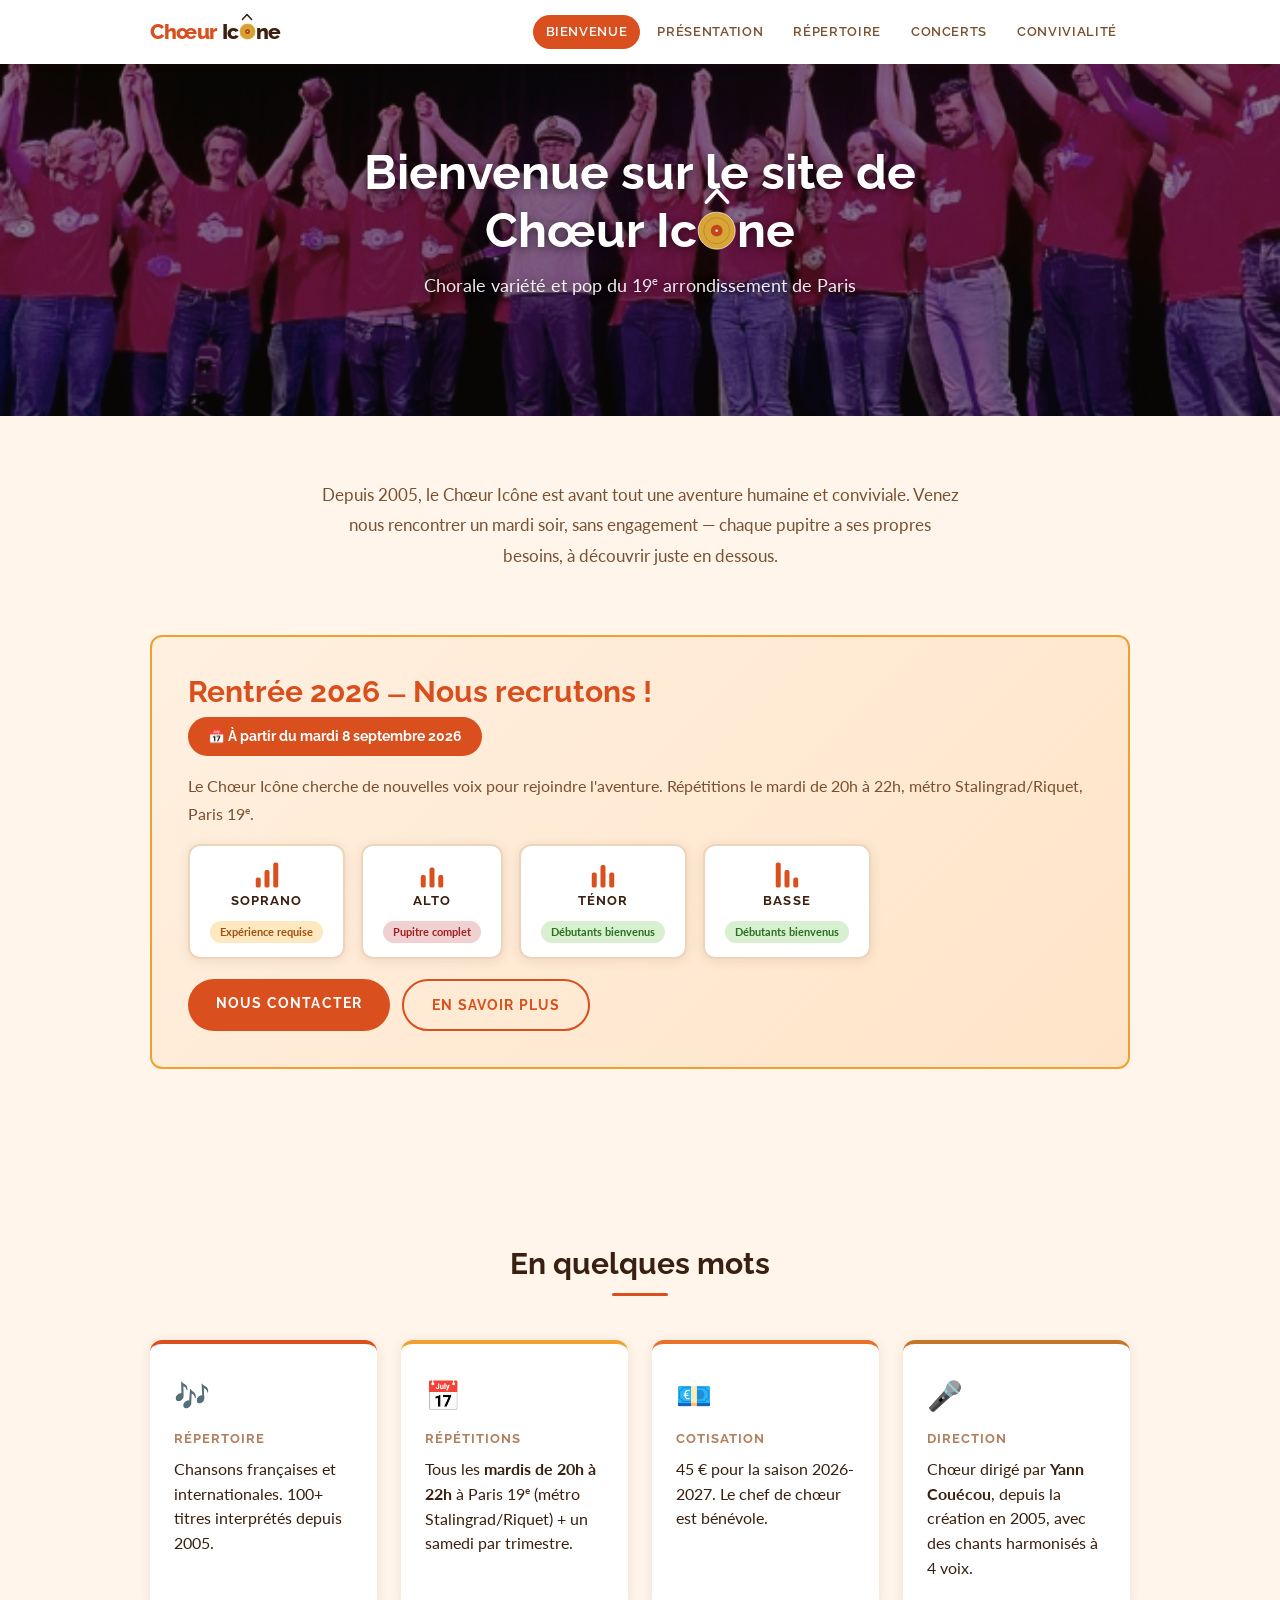
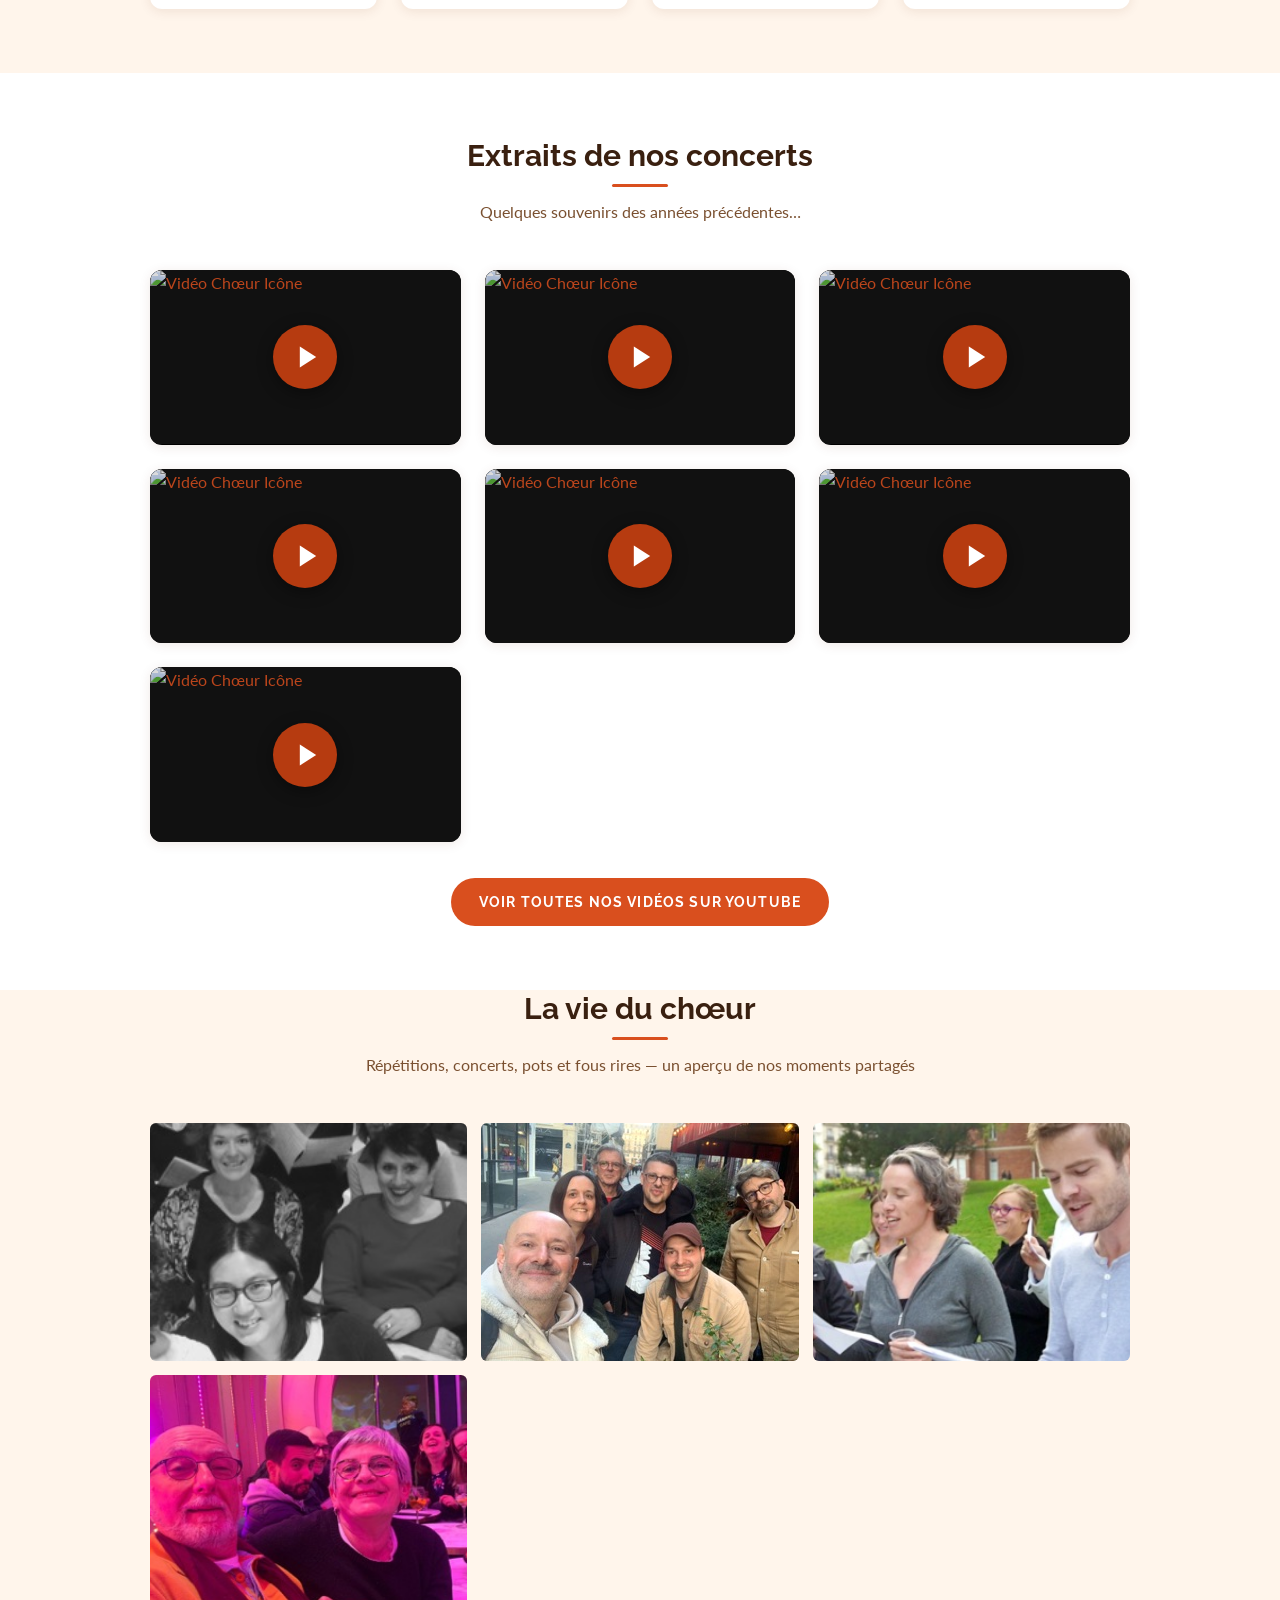
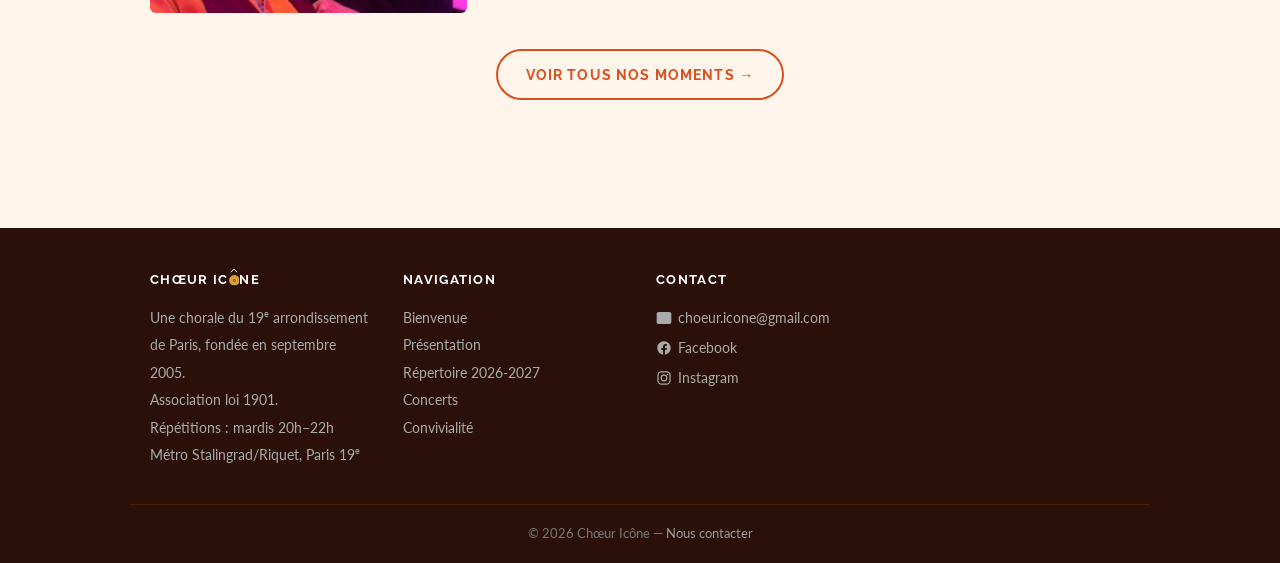
==== Icone/index.html @ 093c195f "ajout Répertoire et Bienvenue" ====
<!DOCTYPE html>
<html lang="fr">
<head>
  <meta charset="UTF-8">
  <meta name="viewport" content="width=device-width, initial-scale=1.0">
  <title>Chœur Icône — Chorale de variété et pop française et internationale à Paris, 19e arrondissement</title>
  <meta name="description" content="Le Chœur Icône est une chorale de variété et pop française et internationale parisienne du 19e arrondissement. Répertoire français et international, répétitions le mardi soir.">
  <meta name="keywords" content="chorale, chorale Paris, chorale variété, chorale pop, chorale variété et pop française et internationale, chœur amateur, chorale 19e arrondissement">
  <link rel="icon" type="image/svg+xml" href="media/favicon-icone.svg">
  <meta property="og:type" content="website">
  <meta property="og:title" content="Chœur Icône — Chorale de variété et pop française et internationale à Paris, 19e arrondissement">
  <meta property="og:description" content="Le Chœur Icône est une chorale de variété et pop française et internationale parisienne du 19e arrondissement. Répertoire français et international, répétitions le mardi soir.">
  <meta property="og:image" content="media/bienvenue/Accueil.jpg">
  <meta name="twitter:card" content="summary_large_image">
  <meta name="twitter:title" content="Chœur Icône — Chorale de variété et pop française et internationale à Paris, 19e arrondissement">
  <meta name="twitter:description" content="Le Chœur Icône est une chorale de variété et pop française et internationale parisienne du 19e arrondissement. Répertoire français et international, répétitions le mardi soir.">
  <meta name="twitter:image" content="media/bienvenue/Accueil.jpg">
  <script type="application/ld+json">
  {
    "@context": "https://schema.org",
    "@type": "PerformingGroup",
    "name": "Chœur Icône",
    "genre": "Chorale de variété et pop française et internationale",
    "foundingDate": "2005-09",
    "description": "Chorale de variété et pop française et internationale parisienne fondée en 2005. Répertoire de chansons françaises et internationales, répétitions le mardi soir dans le 19e arrondissement de Paris.",
    "address": {
      "@type": "PostalAddress",
      "addressLocality": "Paris",
      "addressRegion": "Île-de-France",
      "addressCountry": "FR"
    },
    "email": "choeur.icone@gmail.com",
    "sameAs": [
      "https://www.facebook.com/choeur.icone",
      "https://www.instagram.com/choeur_icone"
    ]
  }
  </script>
  <link rel="stylesheet" href="style.css">
</head>
<body>

<header class="site-header">
  <nav class="nav-inner">
    <a href="index.html" class="site-logo">Chœur<span> Ic<span class="icone-mark" aria-hidden="true"><svg class="im-accent" viewBox="0 0 60 40"><path d="M6 34 L30 8 L54 34" fill="none" stroke="currentColor" stroke-width="8" stroke-linecap="round" stroke-linejoin="round"/></svg><svg class="im-disc" viewBox="0 0 100 100"><circle cx="50" cy="50" r="47" fill="#D9A536" stroke="#fff" stroke-width="2" stroke-opacity=".85"/><circle cx="50" cy="50" r="33" fill="none" stroke="#8B5E15" stroke-width="2" opacity=".45"/><circle cx="50" cy="50" r="15" fill="#C1461C"/><circle cx="50" cy="50" r="3" fill="#fff"/></svg></span>ne</span></a>
    <button class="nav-toggle" aria-label="Ouvrir le menu" onclick="toggleMenu(this)">
      <span></span><span></span><span></span>
    </button>
    <ul class="nav-links" id="navLinks">
      <li><a href="index.html" class="active">Bienvenue</a></li>
      <li><a href="presentation.html">Présentation</a></li>
      <li><a href="repertoire.html">Répertoire</a></li>
      <li><a href="concerts.html">Concerts</a></li>
      <li><a href="convivialite.html">Convivialité</a></li>
    </ul>
  </nav>
</header>

<main>

  <!-- ── Hero ── -->
  <section class="home-hero">
    <h1>Bienvenue sur le site de<br>Chœur Ic<span class="icone-mark" aria-hidden="true"><svg class="im-accent" viewBox="0 0 60 40"><path d="M6 34 L30 8 L54 34" fill="none" stroke="currentColor" stroke-width="8" stroke-linecap="round" stroke-linejoin="round"/></svg><svg class="im-disc" viewBox="0 0 100 100"><circle cx="50" cy="50" r="47" fill="#D9A536" stroke="#fff" stroke-width="2" stroke-opacity=".85"/><circle cx="50" cy="50" r="33" fill="none" stroke="#8B5E15" stroke-width="2" opacity=".45"/><circle cx="50" cy="50" r="15" fill="#C1461C"/><circle cx="50" cy="50" r="3" fill="#fff"/></svg></span>ne</h1>
    <p class="subtitle">Chorale variété et pop du 19<sup>e</sup> arrondissement de Paris</p>
  </section>

  <!-- ── Mot d'accueil ── -->
  <section class="section" style="padding-bottom:0;">
    <div class="container">
      <p class="welcome-note">Depuis 2005, le Chœur Icône est avant tout une aventure humaine et conviviale. Venez nous rencontrer un mardi soir, sans engagement — chaque pupitre a ses propres besoins, à découvrir juste en dessous.</p>
    </div>
  </section>

  <!-- ── Recrutement ── -->
  <section class="section">
    <div class="container">
      <div class="recruit-banner">
        <div>
          <h2>Rentrée 2026 <span class="title-dash">—</span> Nous recrutons&nbsp;!</h2>
          <div class="recruit-date">
            📅 À partir du mardi 8 septembre 2026
          </div>
          <p>
            Le Chœur Icône cherche de nouvelles voix pour rejoindre l'aventure.
            Répétitions le mardi de 20h à 22h, métro Stalingrad/Riquet, Paris 19<sup>e</sup>.
          </p>
          <div class="voices-cards">
            <div class="voice-pill">
              <div class="vp-letter"><svg viewBox="0 0 24 24" aria-hidden="true"><rect x="3" y="14" width="4" height="8" rx="1.5"/><rect x="10" y="8" width="4" height="14" rx="1.5"/><rect x="17" y="2" width="4" height="20" rx="1.5"/></svg></div>
              <div class="vp-name">Soprano</div>
              <span class="vp-badge vp-exp">Expérience requise</span>
            </div>
            <div class="voice-pill">
              <div class="vp-letter"><svg viewBox="0 0 24 24" aria-hidden="true"><rect x="3" y="12" width="4" height="10" rx="1.5"/><rect x="10" y="6" width="4" height="16" rx="1.5"/><rect x="17" y="12" width="4" height="10" rx="1.5"/></svg></div>
              <div class="vp-name">Alto</div>
              <span class="vp-badge vp-full">Pupitre complet</span>
            </div>
            <div class="voice-pill">
              <div class="vp-letter"><svg viewBox="0 0 24 24" aria-hidden="true"><rect x="3" y="10" width="4" height="12" rx="1.5"/><rect x="10" y="4" width="4" height="18" rx="1.5"/><rect x="17" y="10" width="4" height="12" rx="1.5"/></svg></div>
              <div class="vp-name">Ténor</div>
              <span class="vp-badge vp-ok">Débutants bienvenus</span>
            </div>
            <div class="voice-pill">
              <div class="vp-letter"><svg viewBox="0 0 24 24" aria-hidden="true"><rect x="3" y="2" width="4" height="20" rx="1.5"/><rect x="10" y="8" width="4" height="14" rx="1.5"/><rect x="17" y="14" width="4" height="8" rx="1.5"/></svg></div>
              <div class="vp-name">Basse</div>
              <span class="vp-badge vp-ok">Débutants bienvenus</span>
            </div>
          </div>
          <div style="margin-top:20px; display:flex; gap:12px; flex-wrap:wrap;">
            <a href="mailto:choeur.icone@gmail.com" class="btn btn-primary">Nous contacter</a>
            <a href="presentation.html" class="btn btn-outline">En savoir plus</a>
          </div>
        </div>
      </div>
    </div>
  </section>

  <!-- ── Info rapide ── -->
  <section class="section">
    <div class="container">
      <div class="section-title"><h2>En quelques mots</h2></div>
      <div class="info-grid">
        <div class="info-card">
          <div class="ic-icon">🎶</div>
          <h3>Répertoire</h3>
          <p>Chansons françaises et internationales. 100+ titres interprétés depuis 2005.</p>
        </div>
        <div class="info-card">
          <div class="ic-icon">📅</div>
          <h3>Répétitions</h3>
          <p>Tous les <strong>mardis de 20h à 22h</strong> à Paris 19<sup>e</sup> (métro Stalingrad/Riquet) + un samedi par trimestre.</p>
        </div>
        <div class="info-card">
          <div class="ic-icon">💶</div>
          <h3>Cotisation</h3>
          <p>45 € pour la saison 2026-2027. Le chef de chœur est bénévole.</p>
        </div>
        <div class="info-card">
          <div class="ic-icon">🎤</div>
          <h3>Direction</h3>
          <p>Chœur dirigé par <strong>Yann Couécou</strong>, depuis la création en 2005, avec des chants harmonisés à 4 voix.</p>
        </div>
      </div>
    </div>
  </section>

  <!-- ── Vidéos ── -->
  <section class="section videos-section">
    <div class="container">
      <div class="section-title">
        <h2>Extraits de nos concerts</h2>
        <p>Quelques souvenirs des années précédentes…</p>
      </div>
      <div class="videos-grid">
                <div class="video-card"><a class="yt-thumb" href="https://youtu.be/jkbZrITTfz8" target="_blank" rel="noopener"><img src="https://img.youtube.com/vi/jkbZrITTfz8/hqdefault.jpg" alt="Vidéo Chœur Icône" loading="lazy"><div class="yt-play"><svg viewBox="0 0 24 24"><polygon points="5,3 19,12 5,21"/></svg></div></a></div>
                <div class="video-card"><a class="yt-thumb" href="https://youtu.be/ThNOUtQCadc" target="_blank" rel="noopener"><img src="https://img.youtube.com/vi/ThNOUtQCadc/hqdefault.jpg" alt="Vidéo Chœur Icône" loading="lazy"><div class="yt-play"><svg viewBox="0 0 24 24"><polygon points="5,3 19,12 5,21"/></svg></div></a></div>
                <div class="video-card"><a class="yt-thumb" href="https://www.youtube.com/watch?v=R2TCXdSORWU" target="_blank" rel="noopener"><img src="https://img.youtube.com/vi/R2TCXdSORWU/hqdefault.jpg" alt="Vidéo Chœur Icône" loading="lazy"><div class="yt-play"><svg viewBox="0 0 24 24"><polygon points="5,3 19,12 5,21"/></svg></div></a></div>
                <div class="video-card"><a class="yt-thumb" href="https://www.youtube.com/watch?v=xP069ek9y64" target="_blank" rel="noopener"><img src="https://img.youtube.com/vi/xP069ek9y64/hqdefault.jpg" alt="Vidéo Chœur Icône" loading="lazy"><div class="yt-play"><svg viewBox="0 0 24 24"><polygon points="5,3 19,12 5,21"/></svg></div></a></div>
                <div class="video-card"><a class="yt-thumb" href="https://www.youtube.com/watch?v=Ks94IlJLULU" target="_blank" rel="noopener"><img src="https://img.youtube.com/vi/Ks94IlJLULU/hqdefault.jpg" alt="Vidéo Chœur Icône" loading="lazy"><div class="yt-play"><svg viewBox="0 0 24 24"><polygon points="5,3 19,12 5,21"/></svg></div></a></div>
                <div class="video-card"><a class="yt-thumb" href="https://www.youtube.com/watch?v=s51xKk6wfTs" target="_blank" rel="noopener"><img src="https://img.youtube.com/vi/s51xKk6wfTs/hqdefault.jpg" alt="Vidéo Chœur Icône" loading="lazy"><div class="yt-play"><svg viewBox="0 0 24 24"><polygon points="5,3 19,12 5,21"/></svg></div></a></div>
                <div class="video-card"><a class="yt-thumb" href="https://www.youtube.com/watch?v=pwwQCHZayWg" target="_blank" rel="noopener"><img src="https://img.youtube.com/vi/pwwQCHZayWg/hqdefault.jpg" alt="Vidéo Chœur Icône" loading="lazy"><div class="yt-play"><svg viewBox="0 0 24 24"><polygon points="5,3 19,12 5,21"/></svg></div></a></div>
      </div>
      <div class="videos-footer">
        <a href="https://www.youtube.com/user/ChoeurIcone/videos" target="_blank" rel="noopener" class="btn btn-primary">
          Voir toutes nos vidéos sur YouTube
        </a>
      </div>
    </div>
  </section>

  <!-- ── Aperçu convivialité ── -->
  <section class="section" style="padding-top:0;">
    <div class="container">
      <div class="section-title">
        <h2>La vie du chœur</h2>
        <p>Répétitions, concerts, pots et fous rires — un aperçu de nos moments partagés</p>
      </div>
      <div class="gallery-grid">
        <a class="gallery-item" href="convivialite.html"><img src="media/convivialite/P1020850.jpg" alt="Chœur Icône" loading="lazy"><div class="overlay"><span class="gallery-caption">Chœur Icône</span></div></a>
        <a class="gallery-item" href="convivialite.html"><img src="media/convivialite/WhatsApp%20Image%202025-03-08%20at%2018.15.17.jpg" alt="Moment convivial 2025" loading="lazy"><div class="overlay"><span class="gallery-caption">Moment convivial 2025</span></div></a>
        <a class="gallery-item" href="convivialite.html"><img src="media/convivialite/FDLM2011-01-2-leveled.jpg" alt="Fête de la Musique 2011" loading="lazy"><div class="overlay"><span class="gallery-caption">Fête de la Musique 2011</span></div></a>
        <a class="gallery-item" href="convivialite.html"><img src="media/convivialite/IMG-20231203-WA0002.jpg" alt="Décembre 2023" loading="lazy"><div class="overlay"><span class="gallery-caption">Décembre 2023</span></div></a>
      </div>
      <div class="videos-footer">
        <a href="convivialite.html" class="btn btn-outline">Voir tous nos moments →</a>
      </div>
    </div>
  </section>

</main>

<footer class="site-footer">
  <div class="footer-inner">
    <div class="footer-col">
      <h4>Chœur Ic<span class="icone-mark" aria-hidden="true"><svg class="im-accent" viewBox="0 0 60 40"><path d="M6 34 L30 8 L54 34" fill="none" stroke="currentColor" stroke-width="8" stroke-linecap="round" stroke-linejoin="round"/></svg><svg class="im-disc" viewBox="0 0 100 100"><circle cx="50" cy="50" r="47" fill="#D9A536" stroke="#fff" stroke-width="2" stroke-opacity=".85"/><circle cx="50" cy="50" r="33" fill="none" stroke="#8B5E15" stroke-width="2" opacity=".45"/><circle cx="50" cy="50" r="15" fill="#C1461C"/><circle cx="50" cy="50" r="3" fill="#fff"/></svg></span>ne</h4>
      <p>Une chorale du 19<sup>e</sup> arrondissement de Paris, fondée en septembre 2005.<br>Association loi 1901.<br>Répétitions : mardis 20h–22h<br>Métro Stalingrad/Riquet, Paris 19<sup>e</sup></p>
    </div>
    <div class="footer-col">
      <h4>Navigation</h4>
      <p><a href="index.html">Bienvenue</a><br><a href="presentation.html">Présentation</a><br><a href="repertoire.html">Répertoire 2026-2027</a><br><a href="concerts.html">Concerts</a><br><a href="convivialite.html">Convivialité</a></p>
    </div>
    <div class="footer-col">
      <h4>Contact</h4>
      <p><a class="social-link" href="mailto:choeur.icone@gmail.com"><svg viewBox="0 0 24 24" aria-hidden="true" fill="none" stroke="currentColor" stroke-width="2" stroke-linecap="round" stroke-linejoin="round"><rect x="2" y="4" width="20" height="16" rx="2"/><path d="M2 6l10 7 10-7"/></svg>choeur.icone@gmail.com</a><br>
        <a class="social-link" href="https://www.facebook.com/choeur.icone" target="_blank" rel="noopener"><svg viewBox="0 0 24 24" aria-hidden="true"><path d="M22 12.06C22 6.5 17.52 2 12 2S2 6.5 2 12.06c0 5.02 3.66 9.18 8.44 9.94v-7.03H7.9v-2.91h2.54V9.85c0-2.5 1.49-3.89 3.77-3.89 1.09 0 2.23.2 2.23.2v2.46h-1.26c-1.24 0-1.63.77-1.63 1.56v1.88h2.78l-.44 2.91h-2.34V22c4.78-.76 8.44-4.92 8.44-9.94"/></svg>Facebook</a><br>
        <a class="social-link" href="https://www.instagram.com/choeur_icone" target="_blank" rel="noopener"><svg viewBox="0 0 24 24" aria-hidden="true"><path d="M12 2c-2.72 0-3.06.01-4.12.06-1.06.05-1.79.22-2.43.47-.66.26-1.22.6-1.77 1.16-.56.55-.9 1.11-1.16 1.77-.25.64-.42 1.37-.47 2.43C2 8.94 2 9.28 2 12s.01 3.06.06 4.12c.05 1.06.22 1.79.47 2.43.26.66.6 1.22 1.16 1.77.55.56 1.11.9 1.77 1.16.64.25 1.37.42 2.43.47C8.94 22 9.28 22 12 22s3.06-.01 4.12-.06c1.06-.05 1.79-.22 2.43-.47.66-.26 1.22-.6 1.77-1.16.56-.55.9-1.11 1.16-1.77.25-.64.42-1.37.47-2.43.05-1.06.06-1.4.06-4.12s-.01-3.06-.06-4.12c-.05-1.06-.22-1.79-.47-2.43-.26-.66-.6-1.22-1.16-1.77-.55-.56-1.11-.9-1.77-1.16-.64-.25-1.37-.42-2.43-.47C15.06 2.01 14.72 2 12 2m0 1.8c2.67 0 2.99.01 4.04.06.98.04 1.5.21 1.86.35.47.18.8.4 1.15.75.35.35.57.68.75 1.15.14.36.31.88.35 1.86.05 1.05.06 1.37.06 4.04s-.01 2.99-.06 4.04c-.04.98-.21 1.5-.35 1.86-.18.47-.4.8-.75 1.15-.35.35-.68.57-1.15.75-.36.14-.88.31-1.86.35-1.05.05-1.37.06-4.04.06s-2.99-.01-4.04-.06c-.98-.04-1.5-.21-1.86-.35-.47-.18-.8-.4-1.15-.75-.35-.35-.57-.68-.75-1.15-.14-.36-.31-.88-.35-1.86C3.81 14.99 3.8 14.67 3.8 12s.01-2.99.06-4.04c.04-.98.21-1.5.35-1.86.18-.47.4-.8.75-1.15.35-.35.68-.57 1.15-.75.36-.14.88-.31 1.86-.35C9.01 3.81 9.33 3.8 12 3.8m0 3.05a5.15 5.15 0 1 0 0 10.3 5.15 5.15 0 0 0 0-10.3m0 8.5a3.35 3.35 0 1 1 0-6.7 3.35 3.35 0 0 1 0 6.7m6.55-8.7a1.2 1.2 0 1 1-2.4 0 1.2 1.2 0 0 1 2.4 0"/></svg>Instagram</a>
      </p>
    </div>
  </div>
  <div class="footer-bottom">
    <p>© 2026 Chœur Icône — <a href="mailto:choeur.icone@gmail.com">Nous contacter</a></p>
  </div>
</footer>

<script>
function toggleMenu(btn) {
  const nav = document.getElementById('navLinks');
  nav.classList.toggle('open');
  btn.setAttribute('aria-expanded', nav.classList.contains('open'));
}
document.addEventListener('click', function(e) {
  if (!document.querySelector('.site-header').contains(e.target))
    document.getElementById('navLinks').classList.remove('open');
});
</script>
</body>
</html>
---- Icone/style.css ----
@import url('https://fonts.googleapis.com/css2?family=Raleway:wght@400;600;700;800&family=Lato:ital,wght@0,400;0,700;1,400&display=swap');

:root {
  --primary:      #D94F1E;   /* brique chaude */
  --primary-dark: #B53D10;
  --secondary:    #F0A030;   /* ambre */
  --accent:       #E8702A;   /* orange */
  --green:        #C4762A;   /* ocre */
  --bg:           #FFF5EB;   /* crème chaud */
  --bg-card:      #FFFFFF;
  --text:         #3A2010;
  --text-light:   #7A5030;
  --text-muted:   #B08060;
  --border:       #EDD5BB;
  --shadow:       0 2px 12px rgba(100,40,0,0.10);
  --shadow-hover: 0 8px 28px rgba(100,40,0,0.18);
  --radius:       12px;
  --radius-sm:    6px;
  --font-h:       'Raleway', 'Trebuchet MS', sans-serif;
  --font-b:       'Lato', 'Helvetica Neue', sans-serif;
  --max-w:        1020px;
  --nav-h:        64px;
}

*, *::before, *::after { box-sizing: border-box; margin: 0; padding: 0; }
html  { scroll-behavior: smooth; }
body  { font-family: var(--font-b); background: var(--bg); color: var(--text); line-height: 1.65; }
img   { max-width: 100%; height: auto; display: block; }
a     { color: var(--primary); text-decoration: none; transition: color .2s; }
a:hover { color: var(--primary-dark); }
h1,h2,h3,h4 { font-family: var(--font-h); font-weight: 700; line-height: 1.2; color: var(--text); }
h1  { font-size: clamp(1.6rem,4vw,2.4rem); }
h2  { font-size: clamp(1.3rem,3vw,1.9rem); }
h3  { font-size: clamp(1rem,2.5vw,1.3rem); }
sup { font-size: .65em; }

/* ── Layout ── */
.container  { max-width: var(--max-w); margin: 0 auto; padding: 0 20px; }
.section    { padding: 64px 0; }
.section-title { text-align: center; margin-bottom: 44px; }
.section-title h2 { display: inline-block; position: relative; padding-bottom: 14px; }
.section-title h2::after {
  content: ''; position: absolute; bottom: 0; left: 50%; transform: translateX(-50%);
  width: 56px; height: 3px; background: var(--primary); border-radius: 2px;
}
.section-title p { margin-top: 12px; color: var(--text-light); }

/* ── Header / Nav ── */
.site-header {
  background: #fff;
  box-shadow: 0 2px 8px rgba(100,40,0,.09);
  position: sticky; top: 0; z-index: 200;
  height: var(--nav-h);
}
.nav-inner {
  max-width: var(--max-w); margin: 0 auto; padding: 0 20px;
  height: 100%; display: flex; align-items: center; justify-content: space-between;
}
.site-logo {
  font-family: var(--font-h); font-size: 1.3rem; font-weight: 800;
  color: var(--primary); letter-spacing: -.02em;
}
.site-logo span { color: var(--text); }
.icone-mark { position: relative; display: inline-block; width: .82em; height: .82em; vertical-align: -.08em; }
.icone-mark .im-disc { position: absolute; inset: 0; width: 100%; height: 100%; display: block; }
.icone-mark .im-accent { position: absolute; top: -.5em; left: 50%; transform: translateX(-50%); width: .56em; height: .37em; display: block; }
.nav-links { display: flex; list-style: none; gap: 4px; }
.nav-links a {
  display: block; padding: 6px 13px; border-radius: 20px;
  font-family: var(--font-h); font-size: .82rem; font-weight: 600;
  text-transform: uppercase; letter-spacing: .05em; color: var(--text-light);
  transition: background .2s, color .2s;
}
.nav-links a:hover,
.nav-links a.active { background: var(--primary); color: #fff; }
.nav-toggle {
  display: none; background: none; border: none; cursor: pointer;
  padding: 8px; flex-direction: column; gap: 5px;
}
.nav-toggle span { display: block; width: 24px; height: 2px; background: var(--text); border-radius: 2px; }

/* ── Buttons ── */
.btn {
  display: inline-block; padding: 12px 28px; border-radius: 30px;
  font-family: var(--font-h); font-size: .9rem; font-weight: 700;
  text-transform: uppercase; letter-spacing: .08em;
  transition: all .25s; cursor: pointer; border: none;
}
.btn-white { background: #fff; color: var(--primary); }
.btn-white:hover { background: var(--bg); color: var(--primary-dark); transform: translateY(-2px); box-shadow: 0 6px 16px rgba(0,0,0,.15); }
.btn-primary { background: var(--primary); color: #fff; }
.btn-primary:hover { background: var(--primary-dark); transform: translateY(-2px); box-shadow: 0 6px 16px rgba(180,60,16,.35); }
.btn-outline { background: transparent; color: var(--primary); border: 2px solid var(--primary); }
.btn-outline:hover { background: var(--primary); color: #fff; transform: translateY(-2px); }

/* ── Home Hero ── */
.home-hero {
  position: relative; overflow: hidden;
  color: #fff; padding: 80px 20px; text-align: center;
}
.home-hero::before {
  content: ""; position: absolute; inset: 0;
  background: url('media/bienvenue/Accueil.jpg') center/cover no-repeat;
  filter: saturate(.55) hue-rotate(-10deg) contrast(1.05) brightness(.93);
}
.home-hero::after {
  content: ""; position: absolute; inset: 0;
  background: rgba(20,15,11,.4);
}
.home-hero h1 {
  position: relative; z-index: 1;
  color: #fff; font-size: clamp(1.8rem,5vw,3rem);
  text-shadow: 0 2px 10px rgba(0,0,0,.55);
  margin-bottom: 12px; max-width: 800px; margin-left: auto; margin-right: auto;
}
.home-hero .subtitle { position: relative; z-index: 1; color: rgba(255,255,255,.92); font-size: 1.1rem; margin-bottom: 36px; text-shadow: 0 2px 10px rgba(0,0,0,.55); }
.concert-card {
  background: rgba(255,255,255,.18); backdrop-filter: blur(10px);
  border: 1px solid rgba(255,255,255,.35); border-radius: var(--radius);
  padding: 24px 32px; max-width: 520px; margin: 0 auto 32px;
}
.concert-card .concert-date  { font-family: var(--font-h); font-size: 1.2rem; font-weight: 700; margin-bottom: 8px; }
.concert-card .concert-venue { font-size: .98rem; opacity: .92; margin-bottom: 20px; }

/* ── Page Hero ── */
.page-hero {
  background: linear-gradient(135deg, #C84010 0%, #F0A030 100%);
  color: #fff; padding: 56px 20px; text-align: center;
}
.page-hero h1 { color: #fff; text-shadow: 0 2px 4px rgba(0,0,0,.18); margin-bottom: 10px; }
.page-hero p  { color: rgba(255,255,255,.92); font-size: 1.05rem; max-width: 600px; margin: 0 auto; }

/* ── Affiche Section ── */
.affiche-inner {
  display: grid; grid-template-columns: 1fr 1fr; gap: 48px; align-items: start;
}
.affiche-img { border-radius: var(--radius); overflow: hidden; box-shadow: var(--shadow-hover); transition: transform .3s; }
.affiche-img:hover { transform: translateY(-4px); }
.affiche-img img { width: 100%; height: auto; }
.affiche-text h2 { margin-bottom: 16px; }
.affiche-text p  { color: var(--text-light); line-height: 1.8; margin-bottom: 16px; }

/* ── Videos ── */
.videos-section { background: #fff; }
.videos-grid    { display: grid; grid-template-columns: repeat(auto-fill,minmax(290px,1fr)); gap: 24px; }
.video-card {
  border-radius: var(--radius); overflow: hidden; box-shadow: var(--shadow); background: #000;
  transition: box-shadow .25s, transform .25s;
}
.video-card:hover { box-shadow: var(--shadow-hover); transform: translateY(-4px); }
/* Vignette cliquable — fonctionne en local ET en ligne */
.yt-thumb {
  display: block; position: relative; padding-bottom: 56.25%; height: 0;
  overflow: hidden; background: #111; text-decoration: none;
}
.yt-thumb img {
  position: absolute; top: 0; left: 0; width: 100%; height: 100%;
  object-fit: cover; opacity: .85; transition: opacity .3s; display: block;
}
.yt-thumb:hover img { opacity: 1; }
.yt-play {
  position: absolute; top: 50%; left: 50%; transform: translate(-50%,-50%);
  width: 64px; height: 64px; background: rgba(200,64,16,.9); border-radius: 50%;
  display: flex; align-items: center; justify-content: center;
  transition: background .25s, transform .25s; box-shadow: 0 4px 16px rgba(0,0,0,.4);
}
.yt-thumb:hover .yt-play { background: var(--primary); transform: translate(-50%,-50%) scale(1.12); }
.yt-play svg { width: 28px; height: 28px; fill: #fff; margin-left: 5px; }
.videos-footer { text-align: center; margin-top: 36px; }

/* ── Info Cards ── */
.info-grid { display: grid; grid-template-columns: repeat(auto-fill,minmax(220px,1fr)); gap: 24px; }
.info-card {
  background: #fff; border-radius: var(--radius); padding: 28px 24px;
  box-shadow: var(--shadow); border-top: 4px solid var(--primary);
  transition: box-shadow .25s, transform .25s;
}
.info-card:nth-child(2) { border-top-color: var(--secondary); }
.info-card:nth-child(3) { border-top-color: var(--accent); }
.info-card:nth-child(4) { border-top-color: var(--green); }
.info-card:hover { box-shadow: var(--shadow-hover); transform: translateY(-3px); }
.info-card .ic-icon { font-size: 1.8rem; margin-bottom: 12px; }
.info-card h3 { font-size: .82rem; text-transform: uppercase; letter-spacing: .08em; color: var(--text-muted); margin-bottom: 10px; }
.info-card p, .info-card a { font-size: .97rem; color: var(--text); line-height: 1.6; }

/* ── Présentation ── */
.pres-grid    { display: grid; grid-template-columns: 1fr 1fr; gap: 48px; align-items: start; }
.pres-photo   { border-radius: var(--radius); overflow: hidden; box-shadow: var(--shadow-hover); }
.pres-photo img { width: 100%; height: auto; }
.text-section h3 {
  font-size: .82rem; text-transform: uppercase; letter-spacing: .12em;
  color: var(--primary); margin: 24px 0 8px;
}
.text-section h3:first-child { margin-top: 0; }
.text-section p { color: var(--text-light); line-height: 1.8; }
.ca-list  { display: flex; flex-wrap: wrap; gap: 8px; margin-top: 10px; }
.ca-badge {
  background: var(--bg); border: 1px solid var(--border); border-radius: 20px;
  padding: 4px 14px; font-size: .85rem; color: var(--text);
}

/* ── Recrutement banner ── */
.recruit-banner {
  background: linear-gradient(135deg, #FFF0E0 0%, #FFE4C8 100%);
  border: 2px solid var(--secondary); border-radius: var(--radius);
  padding: 36px; margin-bottom: 48px;
  display: flex; gap: 24px; align-items: center; flex-wrap: wrap;
}
.recruit-banner .recruit-icon { font-size: 3rem; flex-shrink: 0; }
.recruit-banner h2 { color: var(--primary); margin-bottom: 8px; }
.title-dash { font-size: .7em; }
.recruit-banner p  { color: var(--text-light); line-height: 1.75; margin-bottom: 16px; }
.recruit-date {
  display: inline-flex; align-items: center; gap: 8px;
  background: var(--primary); color: #fff; border-radius: 30px;
  padding: 8px 20px; font-family: var(--font-h); font-size: .85rem; font-weight: 700;
  margin-bottom: 16px;
}
.voices-cards { display: flex; gap: 16px; flex-wrap: wrap; margin-top: 16px; }
.voice-pill {
  background: #fff; border: 2px solid var(--border); border-radius: var(--radius);
  padding: 14px 20px; min-width: 130px; text-align: center;
  box-shadow: var(--shadow); transition: box-shadow .2s, transform .2s;
}
.voice-pill:hover { box-shadow: var(--shadow-hover); transform: translateY(-2px); }
.voice-pill .vp-letter { color: var(--primary); display: flex; justify-content: center; }
.voice-pill .vp-letter svg { width: 30px; height: 30px; fill: currentColor; }
.voice-pill .vp-name   { font-family: var(--font-h); font-size: .8rem; font-weight: 700; text-transform: uppercase; letter-spacing: .08em; color: var(--text); margin-bottom: 4px; }
.voice-pill .vp-badge  {
  display: inline-block; font-size: .68rem; font-weight: 700; border-radius: 20px; padding: 2px 10px; margin-top: 6px;
}
.vp-exp  { background: #FDE8C0; color: #A05010; }
.vp-ok   { background: #D8F0D0; color: #2A7020; }
.vp-full { background: #F0D0D0; color: #A02020; }

/* ── History ── */
.history-section { background: #fff; }
.history-search  { max-width: 420px; margin: 0 auto 32px; position: relative; }
.history-search input {
  width: 100%; padding: 13px 20px 13px 48px; border: 2px solid var(--border);
  border-radius: 30px; font-size: 1rem; font-family: var(--font-b);
  color: var(--text); background: var(--bg); outline: none; transition: border-color .2s;
}
.history-search input:focus { border-color: var(--primary); }
.history-search .search-icon { position: absolute; left: 18px; top: 50%; transform: translateY(-50%); color: var(--text-muted); font-size: 1.1rem; pointer-events: none; }
.history-list { columns: 2; column-gap: 40px; list-style: none; }
.history-list li { padding: 6px 0; font-size: .9rem; color: var(--text); break-inside: avoid; border-bottom: 1px solid var(--border); }
.history-list li a { color: var(--primary); font-weight: 600; }
.history-list li a:hover { color: var(--primary-dark); }
.history-list .years { color: var(--text-muted); font-size: .8rem; margin-left: 4px; }
.history-list li.hidden { display: none; }

/* ── Répertoire ── */
.repertoire-grid { display: grid; grid-template-columns: repeat(auto-fill,minmax(200px,1fr)); gap: 28px; }
.song-card {
  background: #fff; border-radius: var(--radius); overflow: hidden;
  box-shadow: var(--shadow); transition: box-shadow .25s, transform .25s;
}
.song-card:hover { box-shadow: var(--shadow-hover); transform: translateY(-5px); }
.song-card-img  { width: 100%; aspect-ratio: 1; object-fit: cover; }
.song-card-body { padding: 16px; }
.song-title  { font-family: var(--font-h); font-size: .97rem; font-weight: 700; margin-bottom: 4px; color: var(--text); }
.song-artist { font-size: .84rem; color: var(--text-light); margin-bottom: 4px; }
.song-year   { font-size: .78rem; color: var(--primary); font-family: var(--font-h); font-weight: 700; }

/* ── Concerts ── */
.yt-cta {
  background: linear-gradient(135deg, #CC1800 0%, #990000 100%);
  color: #fff; border-radius: var(--radius); padding: 40px 36px;
  text-align: center; margin: 40px 0;
}
.yt-cta h3 { color: #fff; font-size: 1.5rem; margin-bottom: 12px; }
.yt-cta p  { color: rgba(255,255,255,.9); margin-bottom: 28px; font-size: 1.05rem; }
.btn-yt {
  display: inline-flex; align-items: center; gap: 8px;
  background: #fff; color: #CC0000; padding: 12px 28px; border-radius: 30px;
  font-weight: 700; font-family: var(--font-h); font-size: .95rem; transition: all .25s;
}
.btn-yt:hover { transform: translateY(-2px); box-shadow: 0 6px 20px rgba(0,0,0,.2); color: #CC0000; }
.btn-yt svg { width: 22px; height: 22px; }

.welcome-note { max-width: 640px; margin: 0 auto; text-align: center; font-size: 1.05rem; color: var(--text-light); line-height: 1.8; }

/* ── Concerts ── */
.concert-grid { display: grid; grid-template-columns: repeat(auto-fill,minmax(280px,1fr)); gap: 20px; }
.concert-card { position: relative; border-radius: var(--radius); overflow: hidden; cursor: pointer; aspect-ratio: 4/3; box-shadow: var(--shadow); transition: box-shadow .25s, transform .25s; }
.concert-card:hover { box-shadow: var(--shadow-hover); transform: translateY(-3px); }
.concert-card img { width: 100%; height: 100%; object-fit: cover; display: block; transition: transform .35s ease; }
.concert-card:hover img { transform: scale(1.06); }
.concert-card .cc-overlay { position: absolute; inset: 0; background: linear-gradient(to top, rgba(0,0,0,.78) 0%, rgba(0,0,0,.15) 55%, rgba(0,0,0,0) 100%); display: flex; flex-direction: column; justify-content: flex-end; padding: 16px; }
.concert-card .cc-title { color: #fff; font-family: var(--font-h); font-weight: 700; font-size: 1.05rem; line-height: 1.25; }
.concert-card .cc-year { color: rgba(255,255,255,.85); font-size: .85rem; margin-top: 2px; }
.concert-card .cc-count { position: absolute; top: 12px; right: 12px; background: rgba(0,0,0,.55); color: #fff; font-size: .75rem; font-weight: 600; padding: 4px 10px; border-radius: 20px; }
.lightbox-info { position: absolute; bottom: 22px; left: 0; right: 0; text-align: center; color: #fff; font-size: .9rem; text-shadow: 0 1px 4px rgba(0,0,0,.7); }

/* ── Convivialité ── */
.conviv-intro { background: #fff; border-radius: var(--radius); padding: 32px; box-shadow: var(--shadow); margin-bottom: 40px; }
.conviv-intro p { color: var(--text-light); line-height: 1.8; margin-bottom: 12px; }
.gallery-grid { display: grid; grid-template-columns: repeat(auto-fill,minmax(260px,1fr)); gap: 14px; }
.gallery-item { border-radius: var(--radius-sm); overflow: hidden; aspect-ratio: 4/3; background: var(--border); cursor: pointer; position: relative; }
.gallery-item:focus-visible, .concert-card:focus-visible { outline: 3px solid var(--secondary); outline-offset: 2px; }
.gallery-item img { width: 100%; height: 100%; object-fit: cover; transition: transform .35s ease, filter .35s; display: block; }
.gallery-item:hover img { transform: scale(1.06); filter: brightness(1.08); }
.gallery-item .overlay { position: absolute; inset: 0; background: rgba(0,0,0,0); transition: background .3s; display: flex; align-items: flex-end; padding: 12px; }
.gallery-item:hover .overlay { background: rgba(0,0,0,.45); }
.gallery-caption { color: #fff; font-size: .85rem; font-weight: 600; opacity: 0; transform: translateY(6px); transition: opacity .3s, transform .3s; text-shadow: 0 1px 4px rgba(0,0,0,.6); }
.gallery-item:hover .gallery-caption { opacity: 1; transform: translateY(0); }
/* Lightbox */
.lightbox { display: none; position: fixed; inset: 0; z-index: 500; background: rgba(0,0,0,.92); align-items: center; justify-content: center; }
.lightbox.open { display: flex; }
.lightbox img { max-width: 90vw; max-height: 88vh; border-radius: var(--radius-sm); box-shadow: 0 8px 40px rgba(0,0,0,.6); object-fit: contain; }
.lightbox-close { position: absolute; top: 16px; right: 20px; background: none; border: none; color: #fff; font-size: 2rem; cursor: pointer; line-height: 1; opacity: .8; transition: opacity .2s; }
.lightbox-close:hover { opacity: 1; }
.lightbox-prev, .lightbox-next { position: absolute; top: 50%; transform: translateY(-50%); background: rgba(255,255,255,.12); border: none; color: #fff; font-size: 1.8rem; width: 48px; height: 48px; border-radius: 50%; cursor: pointer; display: flex; align-items: center; justify-content: center; transition: background .2s; }
.lightbox-prev:hover, .lightbox-next:hover { background: rgba(255,255,255,.25); }
.lightbox-prev { left: 16px; }
.lightbox-next { right: 16px; }

/* ── Footer ── */
.site-footer { background: #2A1008; color: #ccc; padding: 44px 0 0; margin-top: 64px; }
.footer-inner { max-width: var(--max-w); margin: 0 auto; padding: 0 20px 36px; display: grid; grid-template-columns: repeat(auto-fill,minmax(200px,1fr)); gap: 32px; }
.footer-col h4 { color: #fff; font-family: var(--font-h); font-size: .82rem; text-transform: uppercase; letter-spacing: .1em; margin-bottom: 16px; }
.footer-col p, .footer-col a { color: #aaa; font-size: .9rem; line-height: 1.9; }

/* ── Liens réseaux sociaux ── */
.social-link { display: inline-flex; align-items: center; gap: 6px; }
.social-link svg { width: 16px; height: 16px; flex-shrink: 0; fill: currentColor; }
.footer-col a:hover { color: var(--secondary); }
.footer-bottom { border-top: 1px solid #44200A; padding: 18px 20px; text-align: center; font-size: .82rem; color: #777; max-width: var(--max-w); margin: 0 auto; }
.footer-bottom a { color: #999; }
.footer-bottom a:hover { color: var(--secondary); }

/* ── Responsive ── */
@media (max-width: 768px) {
  .nav-links { display: none; flex-direction: column; position: absolute; top: var(--nav-h); left: 0; right: 0; background: #fff; padding: 16px 20px 20px; box-shadow: 0 8px 16px rgba(0,0,0,.1); gap: 4px; }
  .nav-links.open { display: flex; }
  .nav-toggle { display: flex; }
  .affiche-inner, .pres-grid { grid-template-columns: 1fr; }
  .history-list { columns: 1; }
  .section { padding: 44px 0; }
  .home-hero { padding: 56px 20px; }
  .concert-card { padding: 20px 24px; }
  .voices-cards { flex-direction: column; }
  .recruit-banner { flex-direction: column; }
  .gallery-grid { grid-template-columns: repeat(2,1fr); gap: 8px; }
  .lightbox-prev, .lightbox-next { width: 56px; height: 56px; font-size: 2.4rem; }
  .lightbox-prev { left: 6px; }
  .lightbox-next { right: 6px; }
  .lightbox-close { font-size: 2.4rem; top: 10px; right: 12px; }
}
@media (max-width: 480px) {
  .repertoire-grid { grid-template-columns: repeat(2,1fr); gap: 14px; }
  .videos-grid     { grid-template-columns: 1fr; }
}
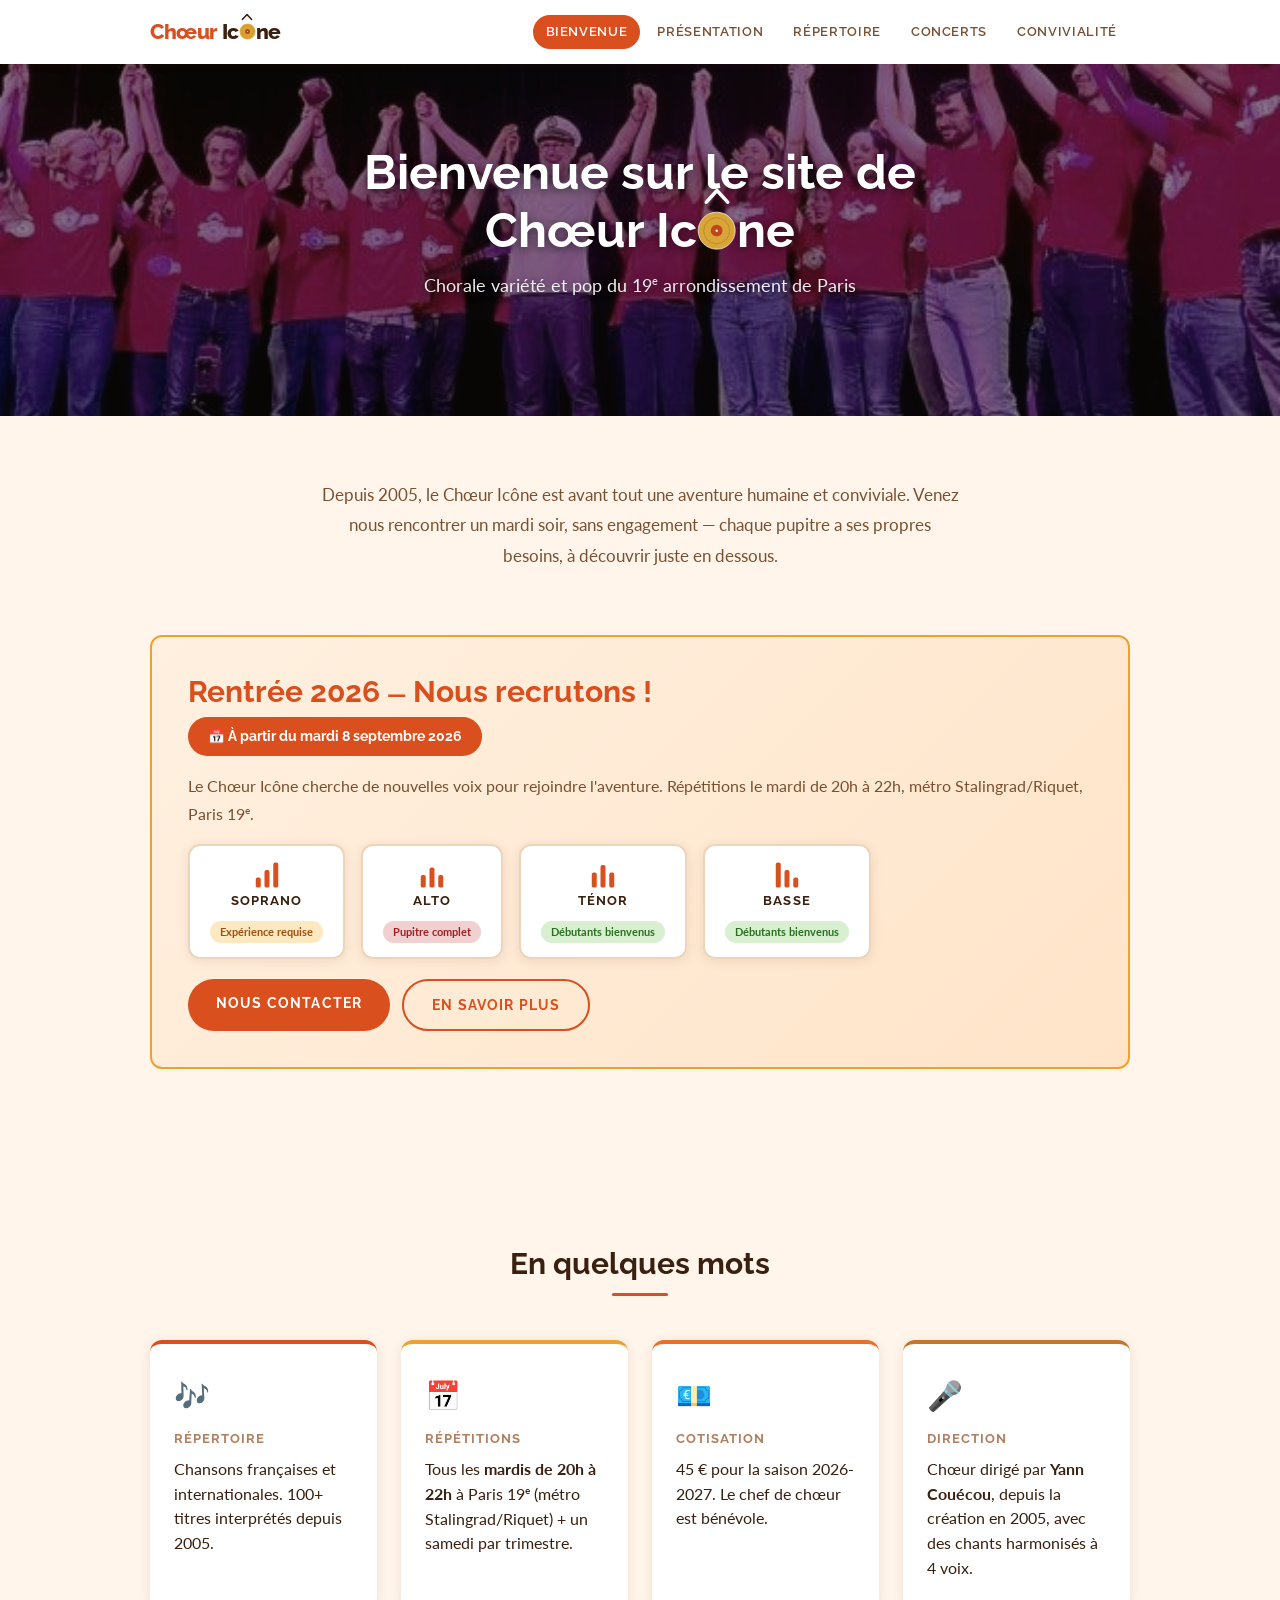
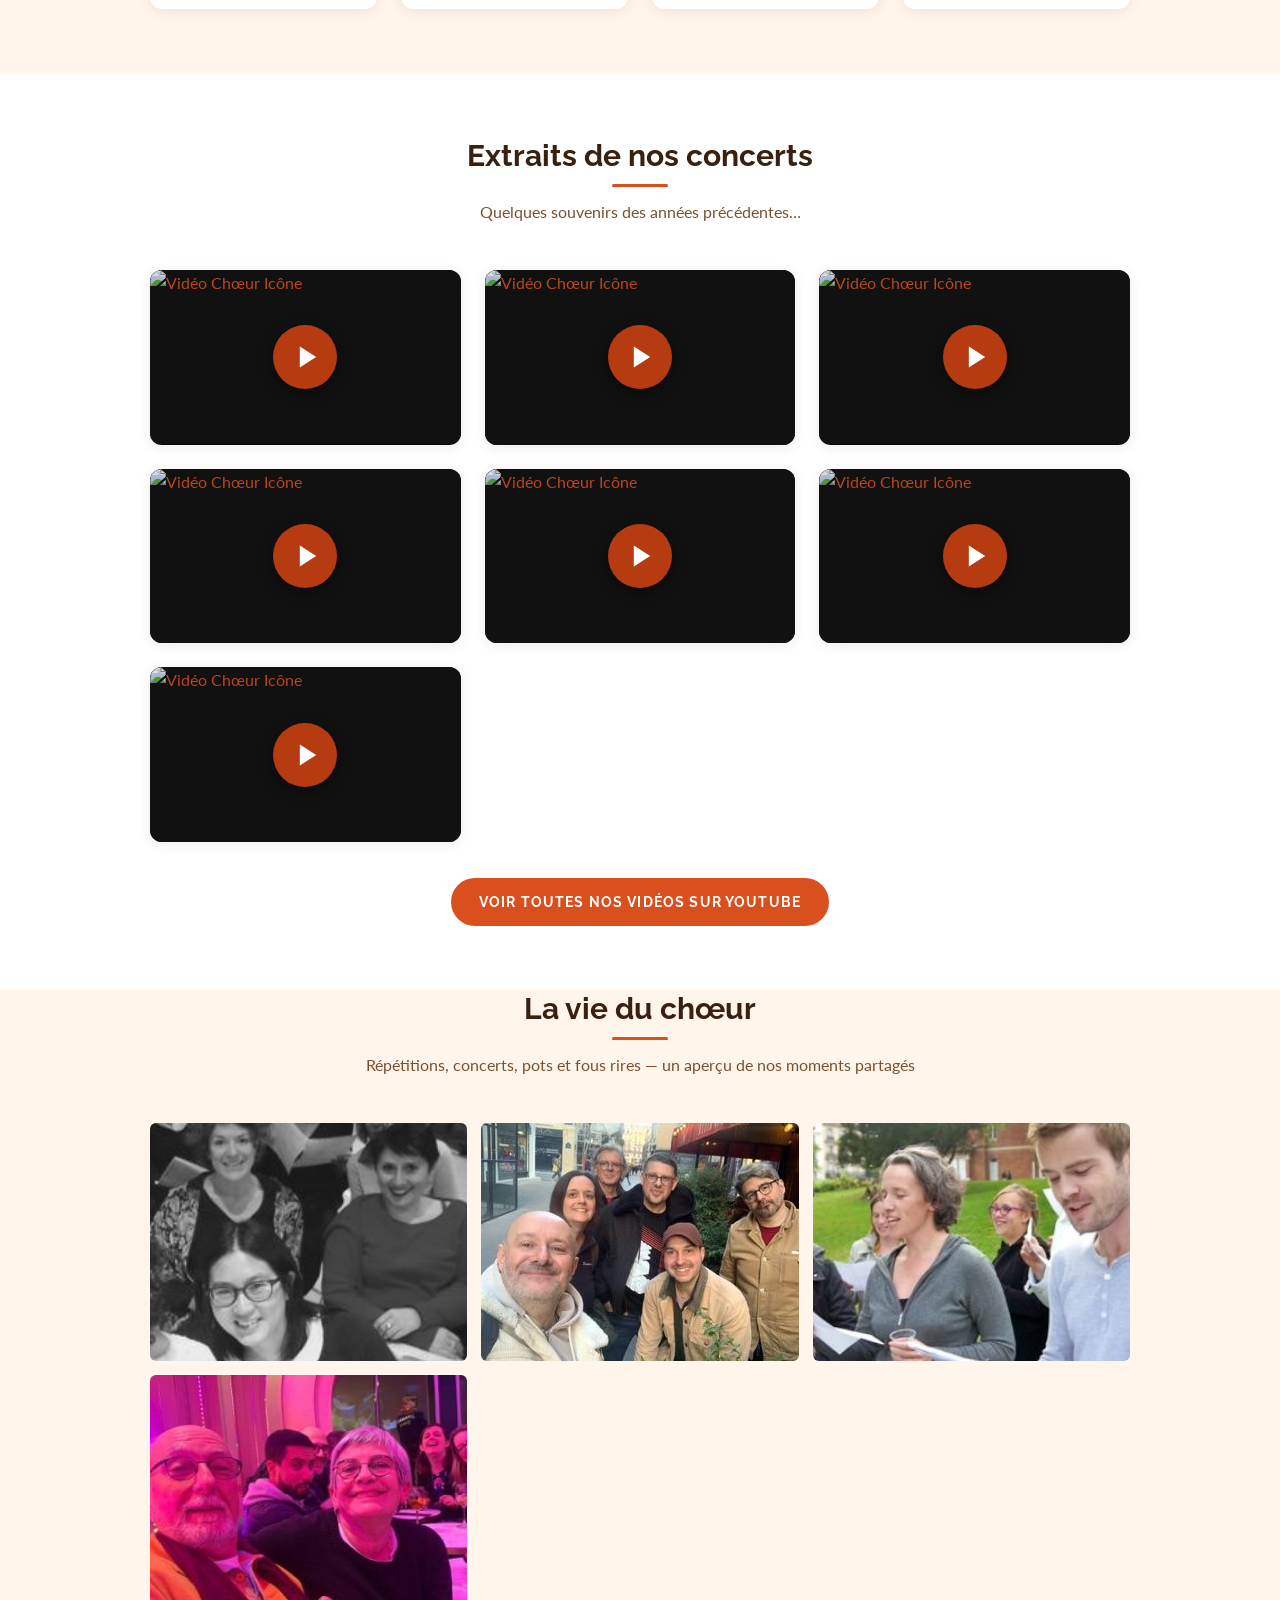
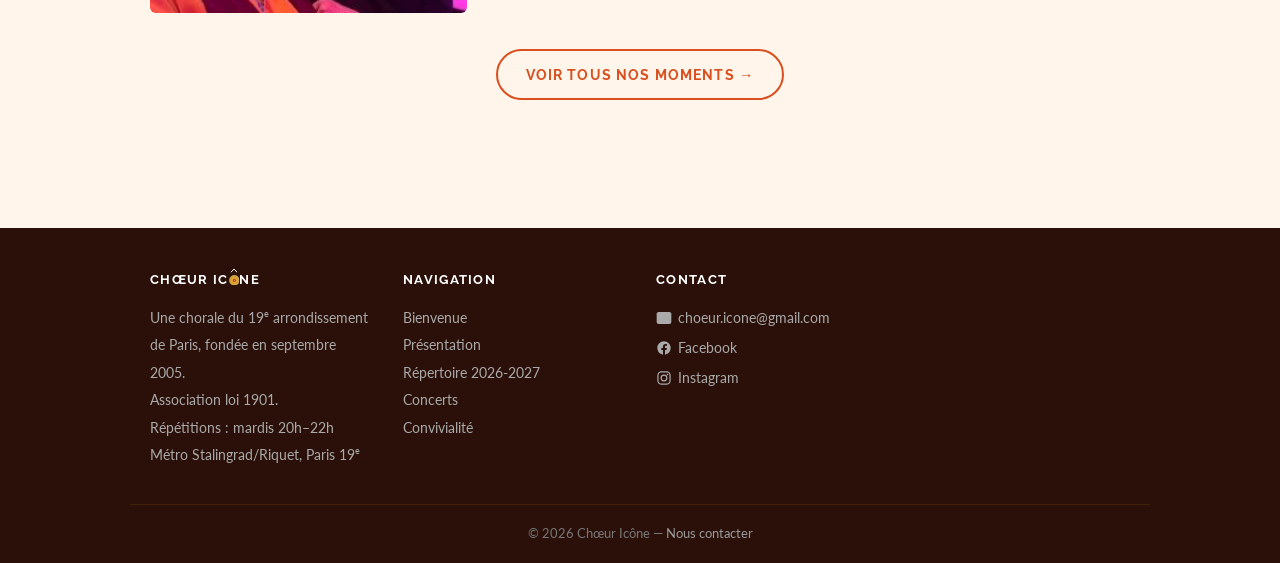
==== commit c645f3a3: "Optimise les performances du site (polices, lazy loading, images) - Charge les polices Google Fonts " ====
--- a/Icone/index.html
+++ b/Icone/index.html
@@ -36,6 +36,9 @@
     ]
   }
   </script>
+  <link rel="preconnect" href="https://fonts.googleapis.com">
+  <link rel="preconnect" href="https://fonts.gstatic.com" crossorigin>
+  <link rel="stylesheet" href="https://fonts.googleapis.com/css2?family=Raleway:wght@400;600;700;800&family=Lato:ital,wght@0,400;0,700;1,400&display=swap">
   <link rel="stylesheet" href="style.css">
 </head>
 <body>
--- a/Icone/style.css
+++ b/Icone/style.css
@@ -1,5 +1,3 @@
-@import url('https://fonts.googleapis.com/css2?family=Raleway:wght@400;600;700;800&family=Lato:ital,wght@0,400;0,700;1,400&display=swap');
-
 :root {
   --primary:      #D94F1E;   /* brique chaude */
   --primary-dark: #B53D10;
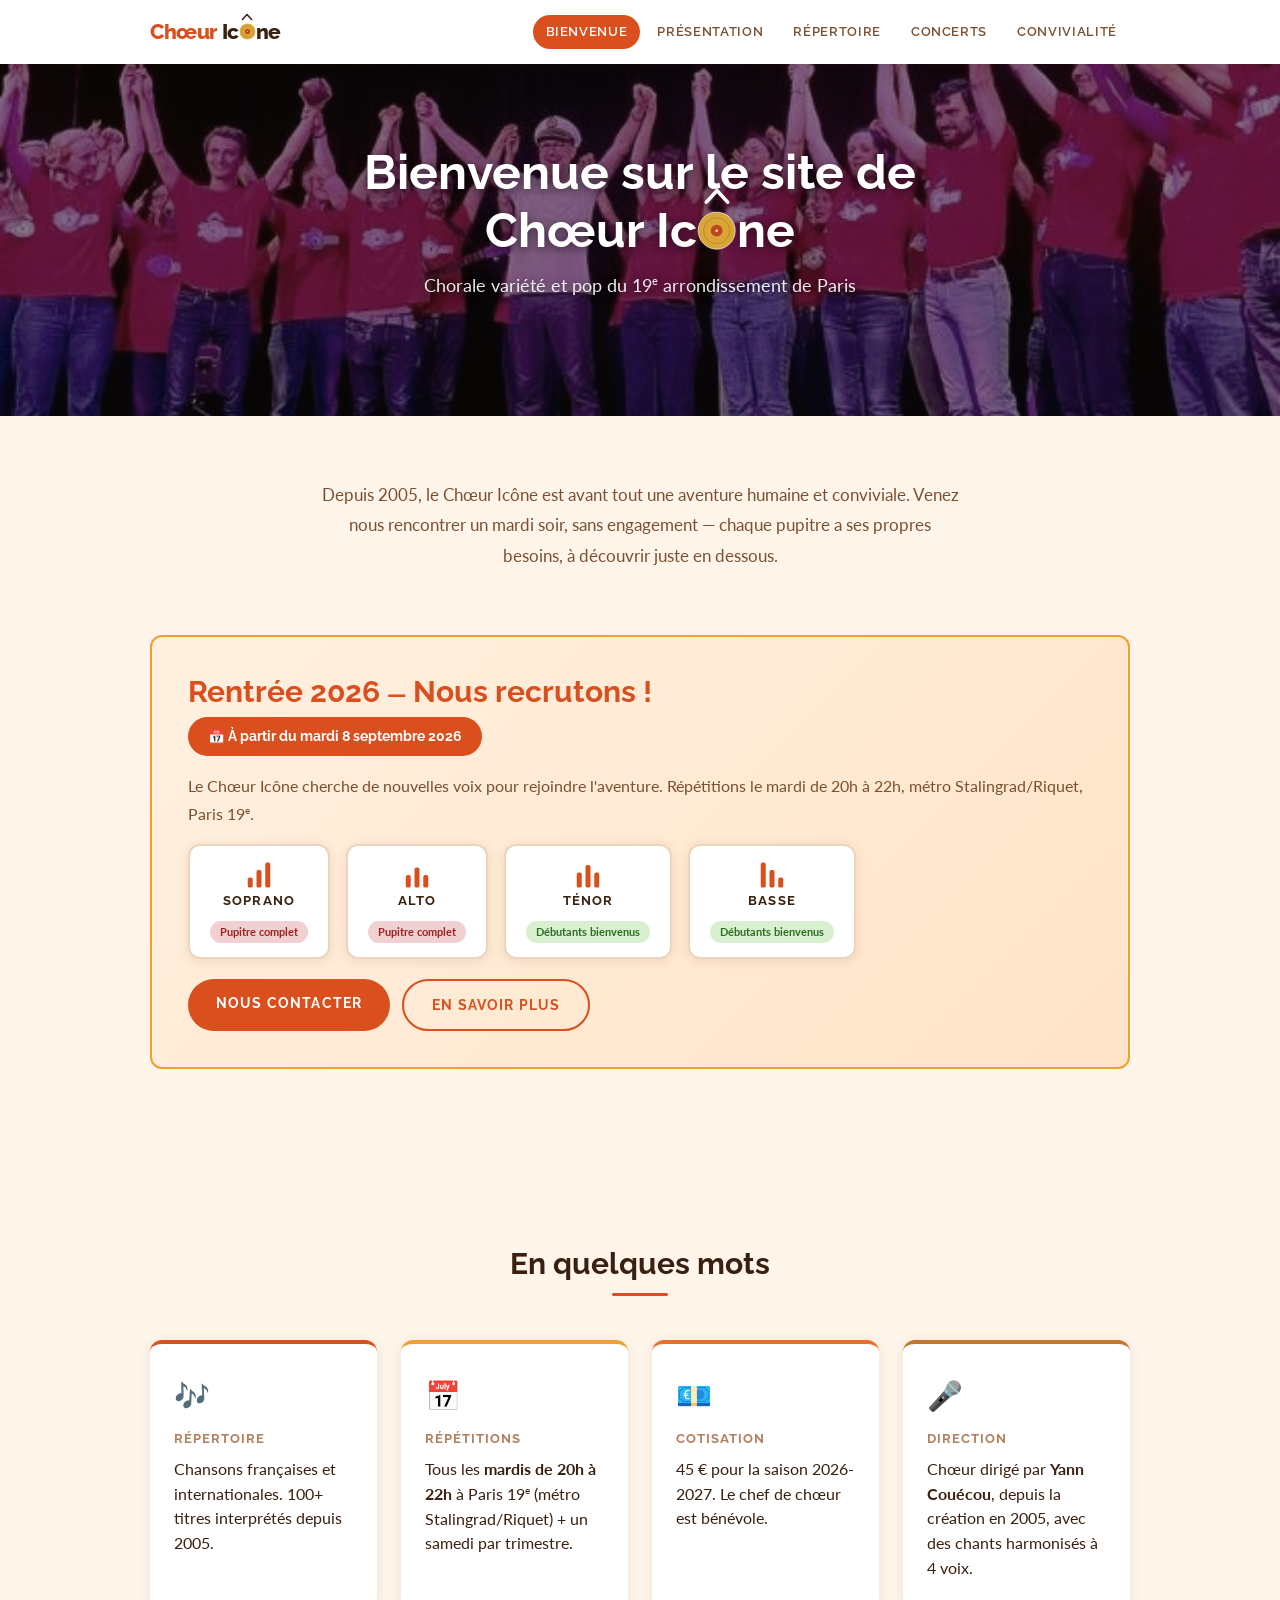
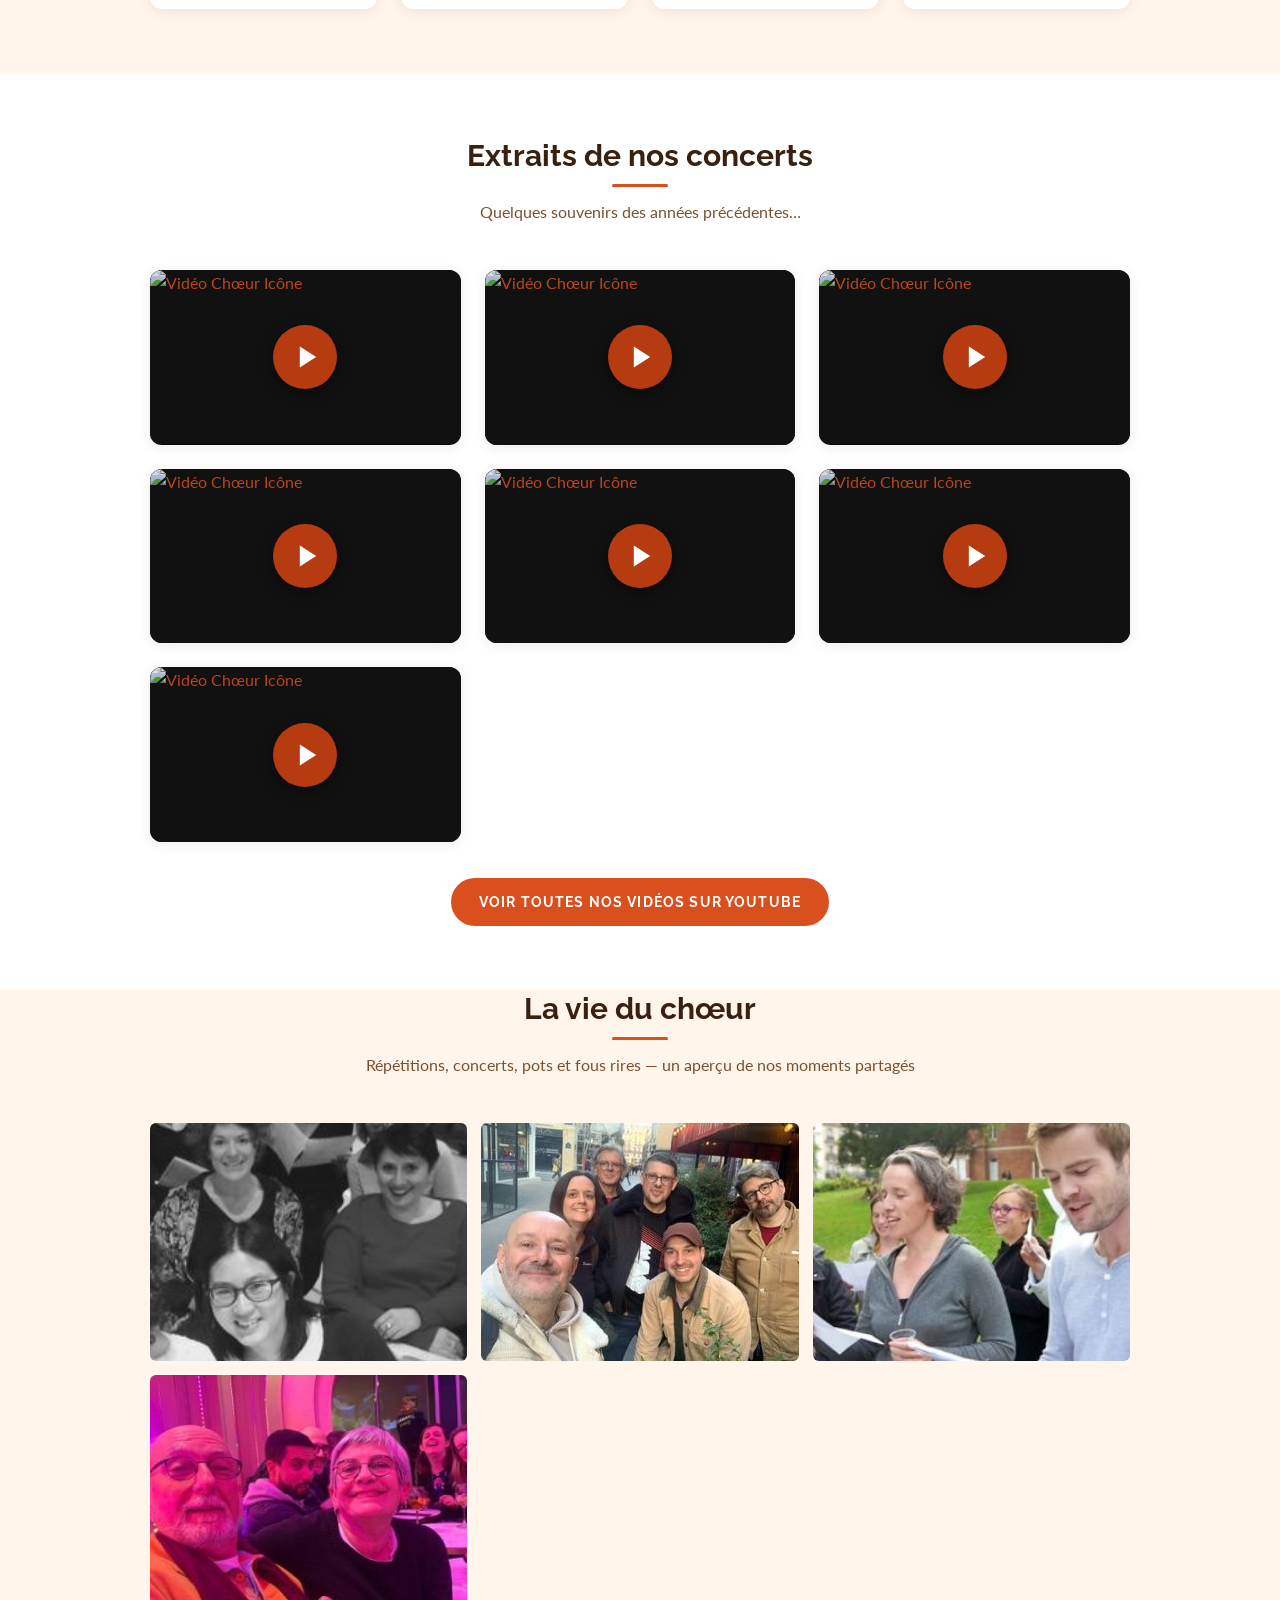
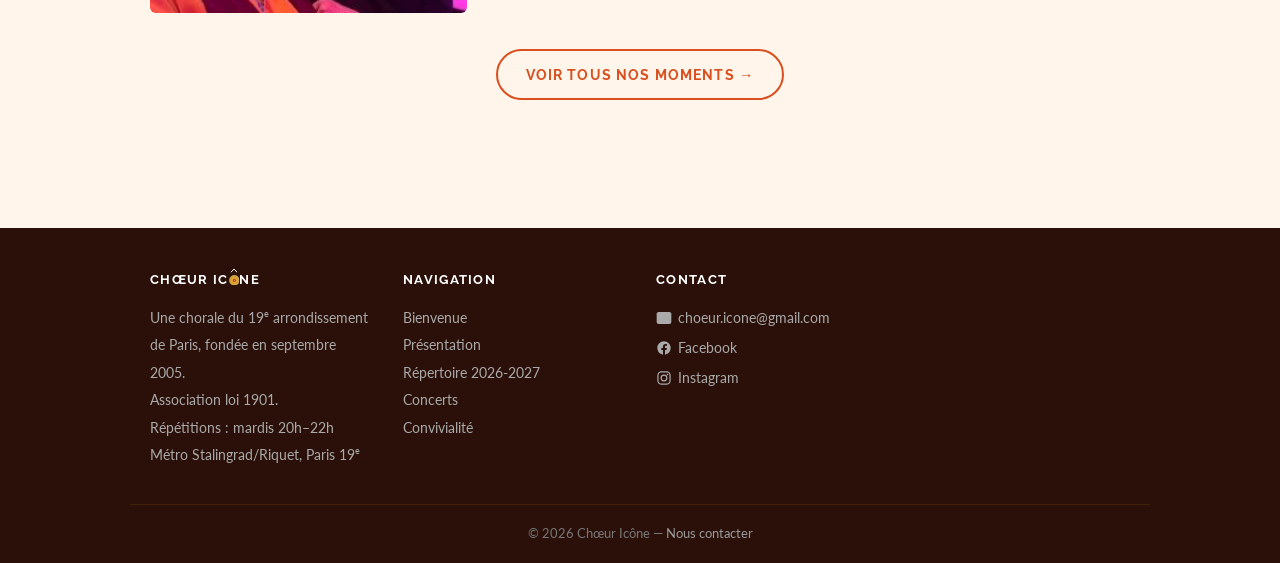
==== commit 6e1fe0a4: "complet" ====
--- a/Icone/index.html
+++ b/Icone/index.html
@@ -91,7 +91,7 @@
             <div class="voice-pill">
               <div class="vp-letter"><svg viewBox="0 0 24 24" aria-hidden="true"><rect x="3" y="14" width="4" height="8" rx="1.5"/><rect x="10" y="8" width="4" height="14" rx="1.5"/><rect x="17" y="2" width="4" height="20" rx="1.5"/></svg></div>
               <div class="vp-name">Soprano</div>
-              <span class="vp-badge vp-exp">Expérience requise</span>
+              <span class="vp-badge vp-full">Pupitre complet</span>
             </div>
             <div class="voice-pill">
               <div class="vp-letter"><svg viewBox="0 0 24 24" aria-hidden="true"><rect x="3" y="12" width="4" height="10" rx="1.5"/><rect x="10" y="6" width="4" height="16" rx="1.5"/><rect x="17" y="12" width="4" height="10" rx="1.5"/></svg></div>
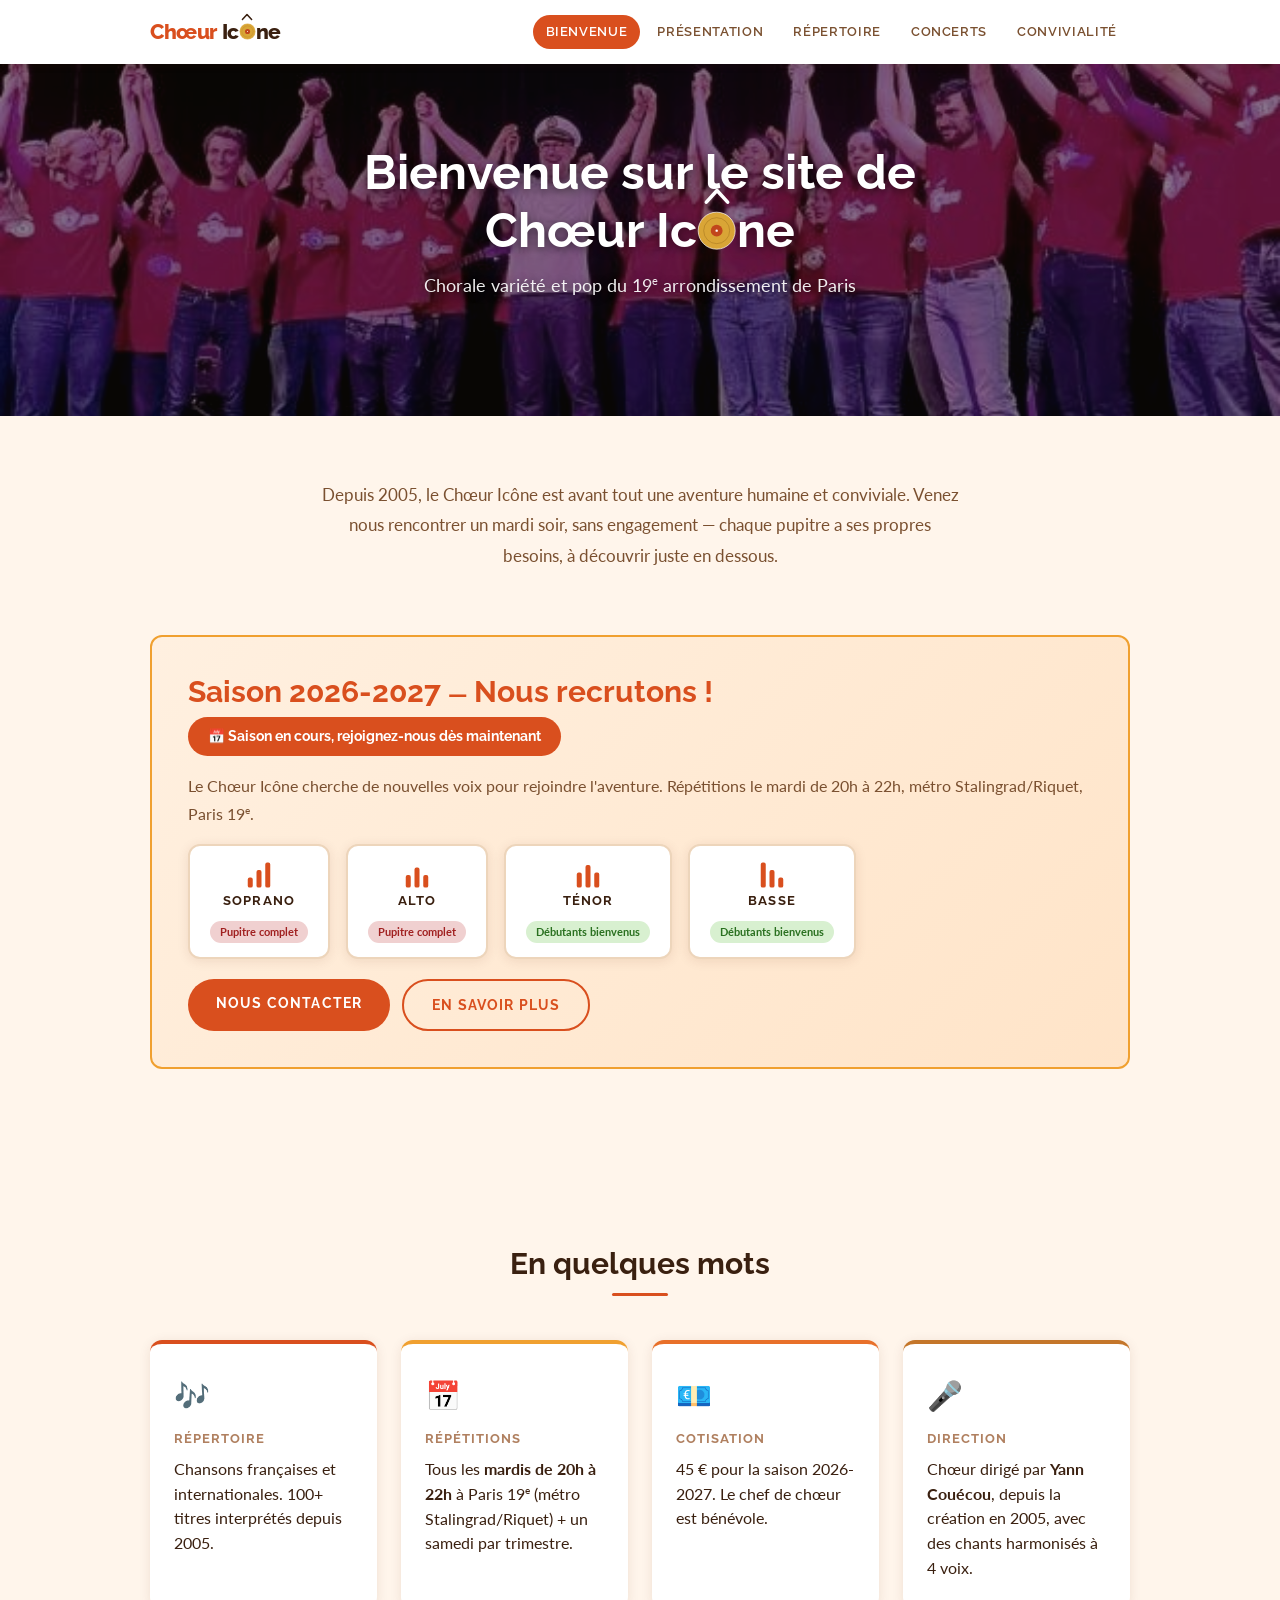
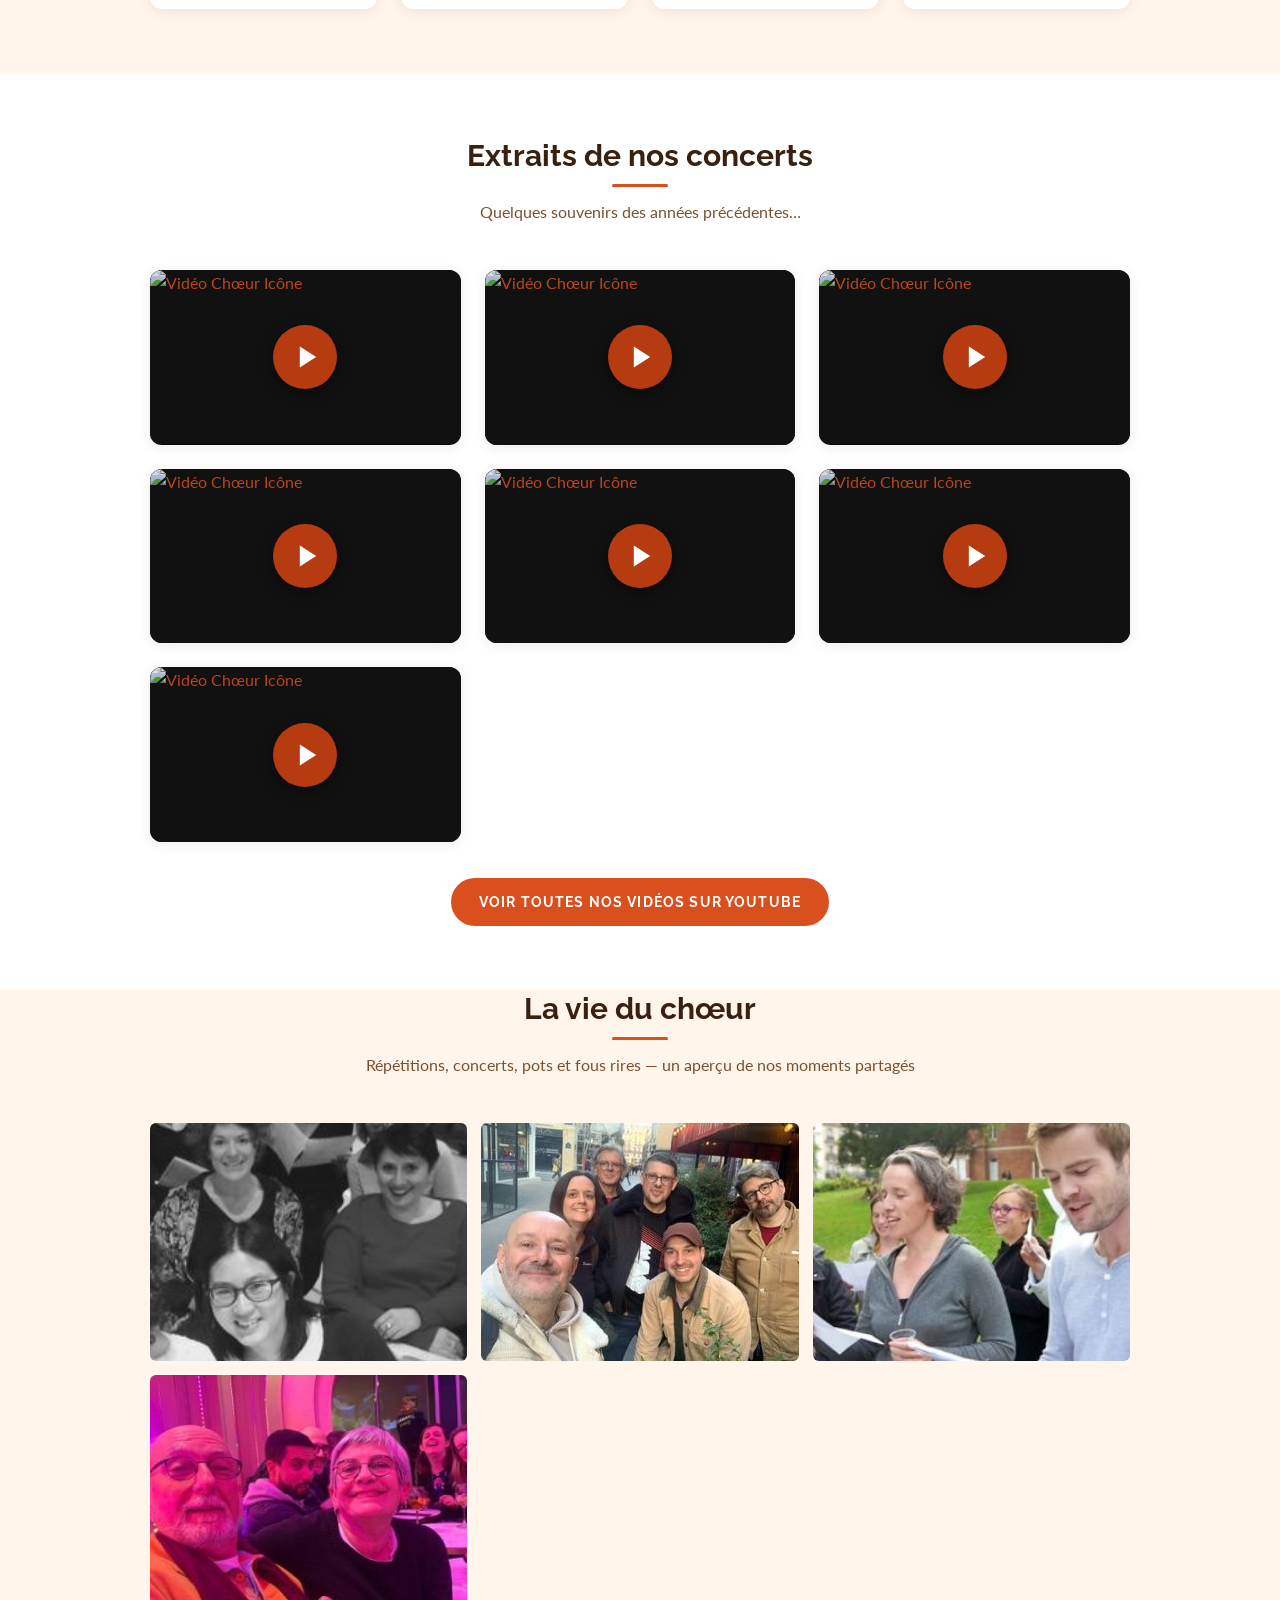
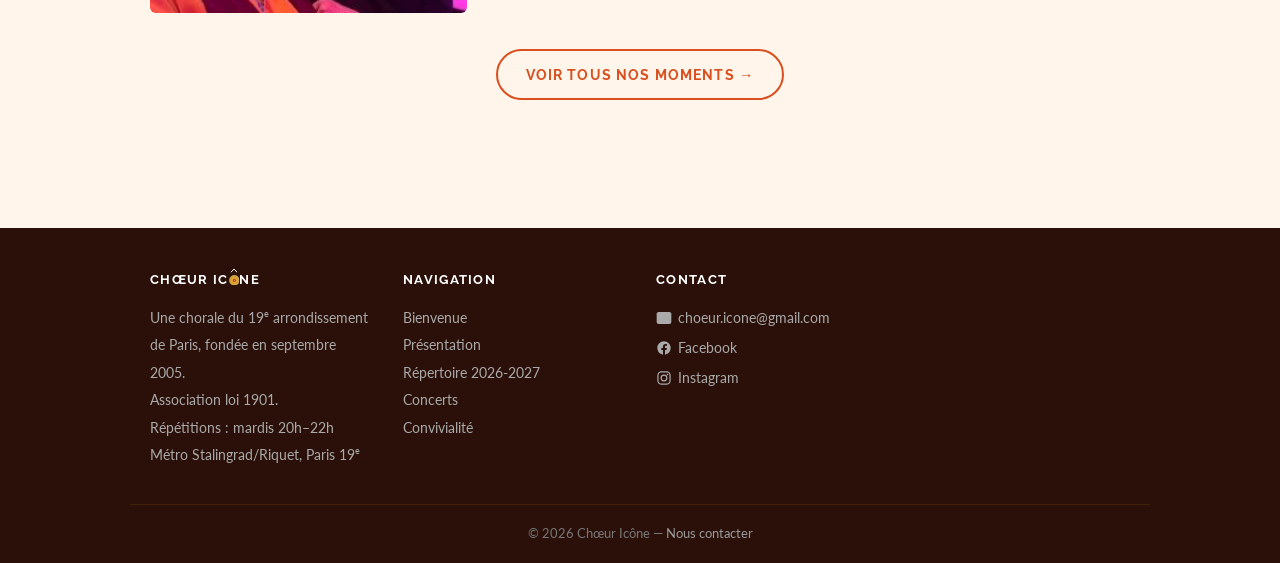
==== commit d6dceae3: "Replace outdated September restart date in home recruitment banner Co-Authored-By: Claude Opus 5.5 <" ====
--- a/Icone/index.html
+++ b/Icone/index.html
@@ -79,9 +79,9 @@
     <div class="container">
       <div class="recruit-banner">
         <div>
-          <h2>Rentrée 2026 <span class="title-dash">—</span> Nous recrutons&nbsp;!</h2>
+          <h2>Saison 2026-2027 <span class="title-dash">—</span> Nous recrutons&nbsp;!</h2>
           <div class="recruit-date">
-            📅 À partir du mardi 8 septembre 2026
+            📅 Saison en cours, rejoignez-nous dès maintenant
           </div>
           <p>
             Le Chœur Icône cherche de nouvelles voix pour rejoindre l'aventure.
--- a/Icone/style.css
+++ b/Icone/style.css
@@ -296,6 +296,7 @@
 .conviv-intro p { color: var(--text-light); line-height: 1.8; margin-bottom: 12px; }
 .gallery-grid { display: grid; grid-template-columns: repeat(auto-fill,minmax(260px,1fr)); gap: 14px; }
 .gallery-item { border-radius: var(--radius-sm); overflow: hidden; aspect-ratio: 4/3; background: var(--border); cursor: pointer; position: relative; }
+.gallery-item.gallery-wide { grid-column: 1 / -1; aspect-ratio: 2048/582; }
 .gallery-item:focus-visible, .concert-card:focus-visible { outline: 3px solid var(--secondary); outline-offset: 2px; }
 .gallery-item img { width: 100%; height: 100%; object-fit: cover; transition: transform .35s ease, filter .35s; display: block; }
 .gallery-item:hover img { transform: scale(1.06); filter: brightness(1.08); }
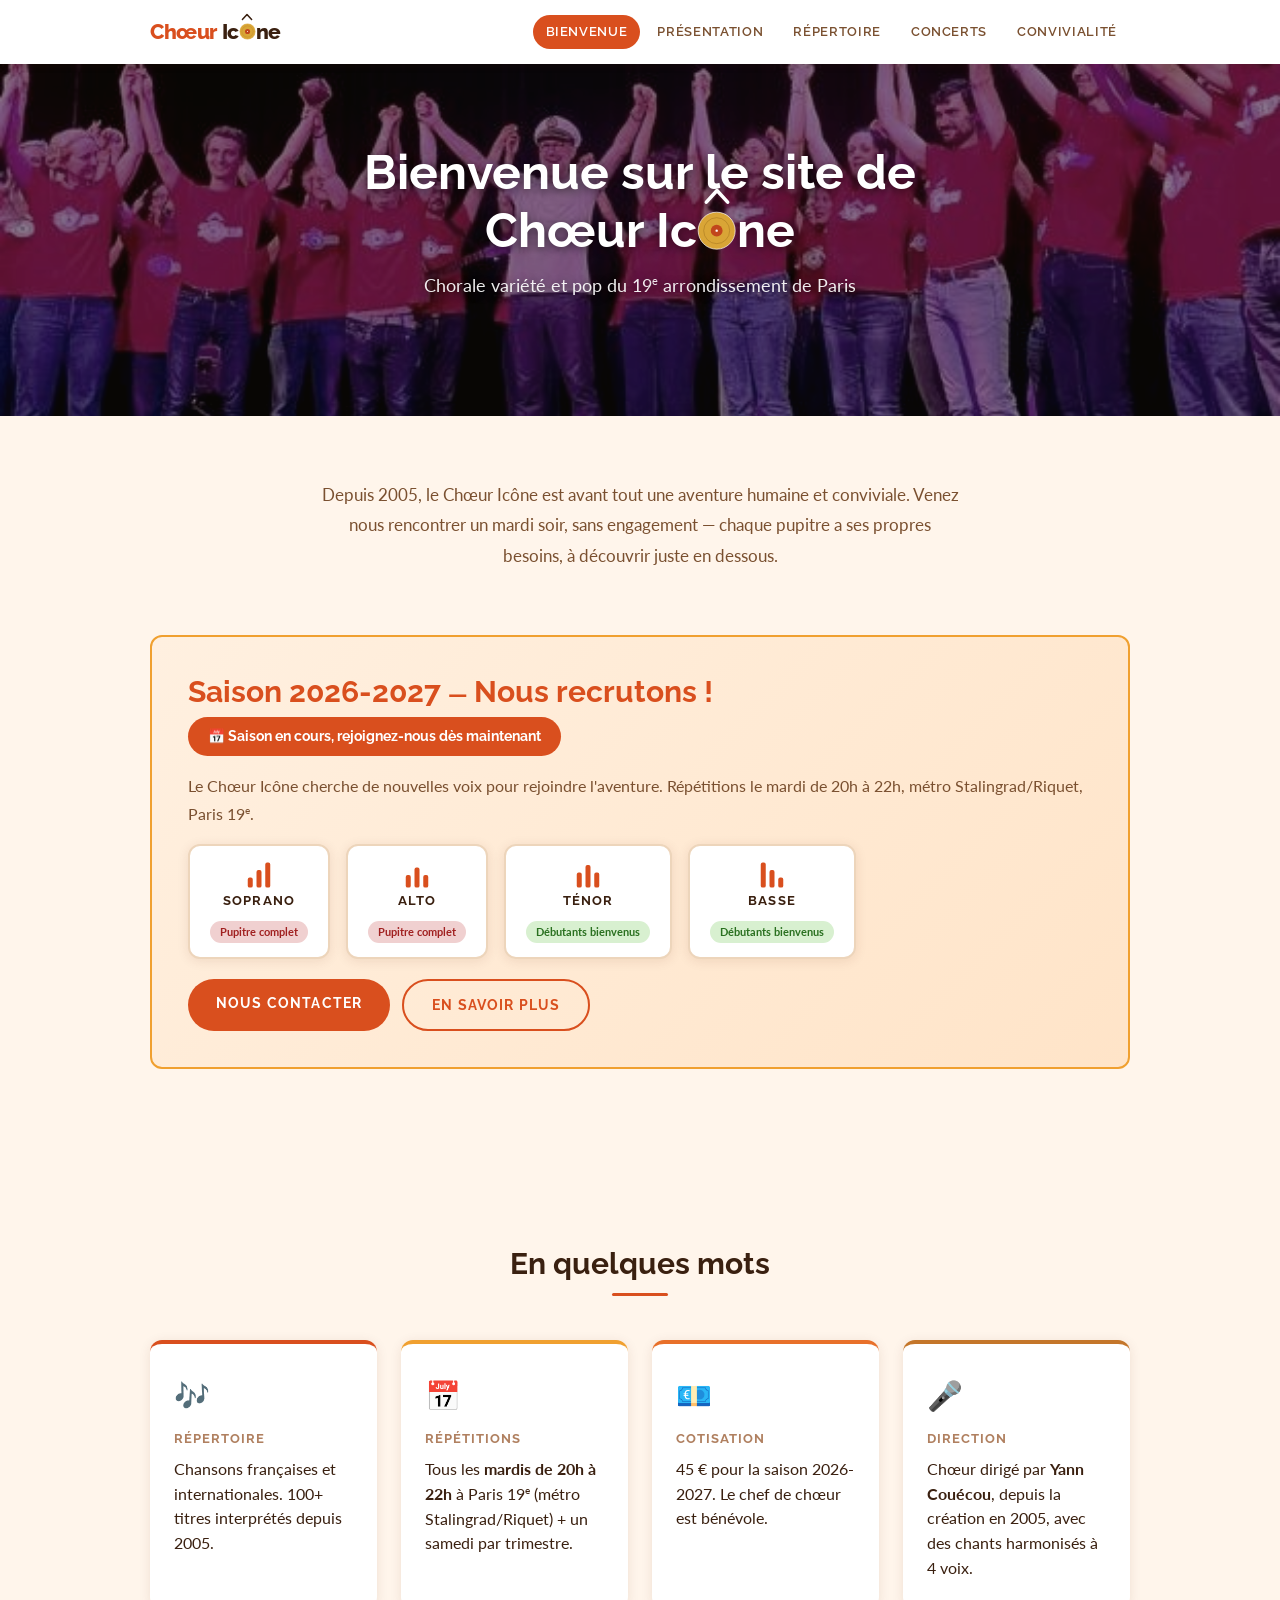
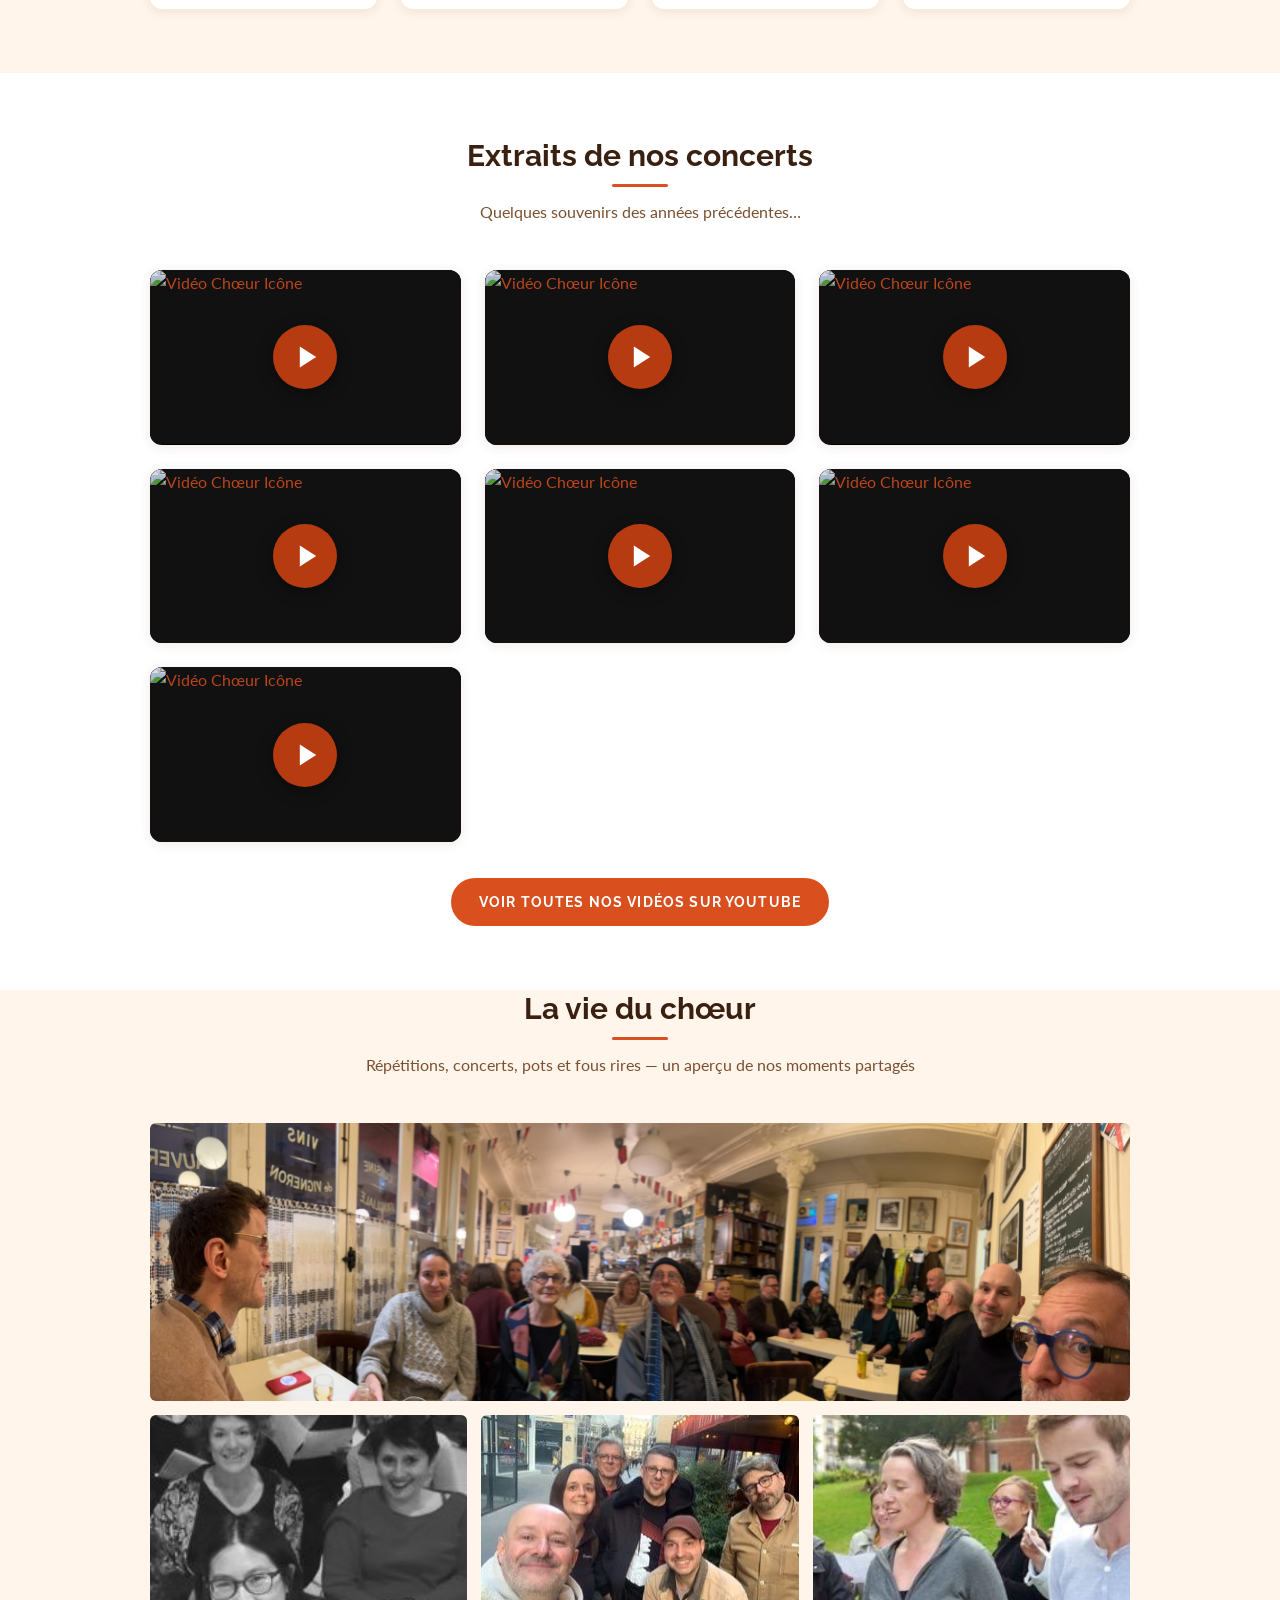
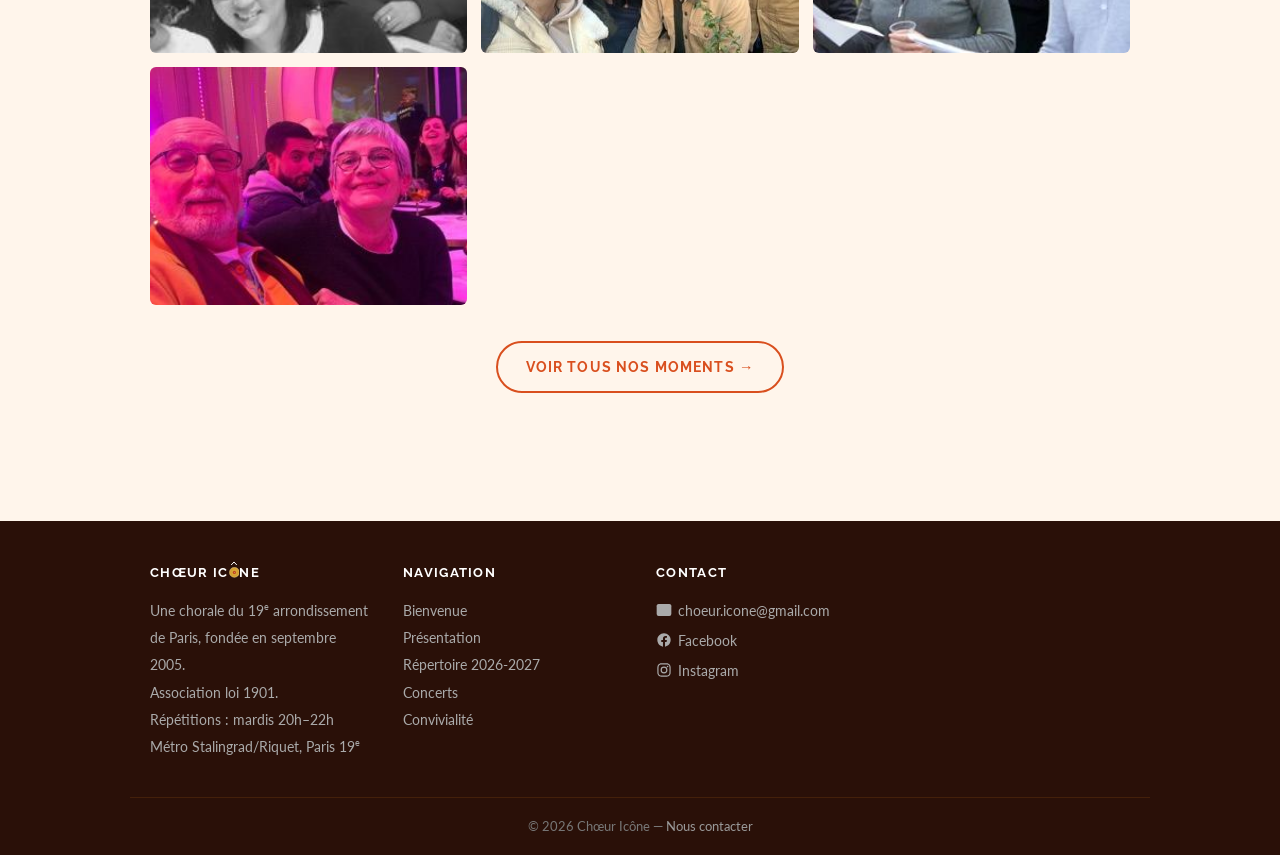
==== commit 8e468102: "Show November 2026 panorama in home page gallery preview Co-Authored-By: Claude Opus 5.5 <noreply@an" ====
--- a/Icone/index.html
+++ b/Icone/index.html
@@ -179,6 +179,7 @@
         <p>Répétitions, concerts, pots et fous rires — un aperçu de nos moments partagés</p>
       </div>
       <div class="gallery-grid">
+        <a class="gallery-item gallery-wide" href="convivialite.html"><img src="media/convivialite/WhatsApp-2026-11-07-panorama.jpg" alt="Moment convivial novembre 2026" loading="lazy"><div class="overlay"><span class="gallery-caption">Moment convivial novembre 2026</span></div></a>
         <a class="gallery-item" href="convivialite.html"><img src="media/convivialite/P1020850.jpg" alt="Chœur Icône" loading="lazy"><div class="overlay"><span class="gallery-caption">Chœur Icône</span></div></a>
         <a class="gallery-item" href="convivialite.html"><img src="media/convivialite/WhatsApp%20Image%202025-03-08%20at%2018.15.17.jpg" alt="Moment convivial 2025" loading="lazy"><div class="overlay"><span class="gallery-caption">Moment convivial 2025</span></div></a>
         <a class="gallery-item" href="convivialite.html"><img src="media/convivialite/FDLM2011-01-2-leveled.jpg" alt="Fête de la Musique 2011" loading="lazy"><div class="overlay"><span class="gallery-caption">Fête de la Musique 2011</span></div></a>
